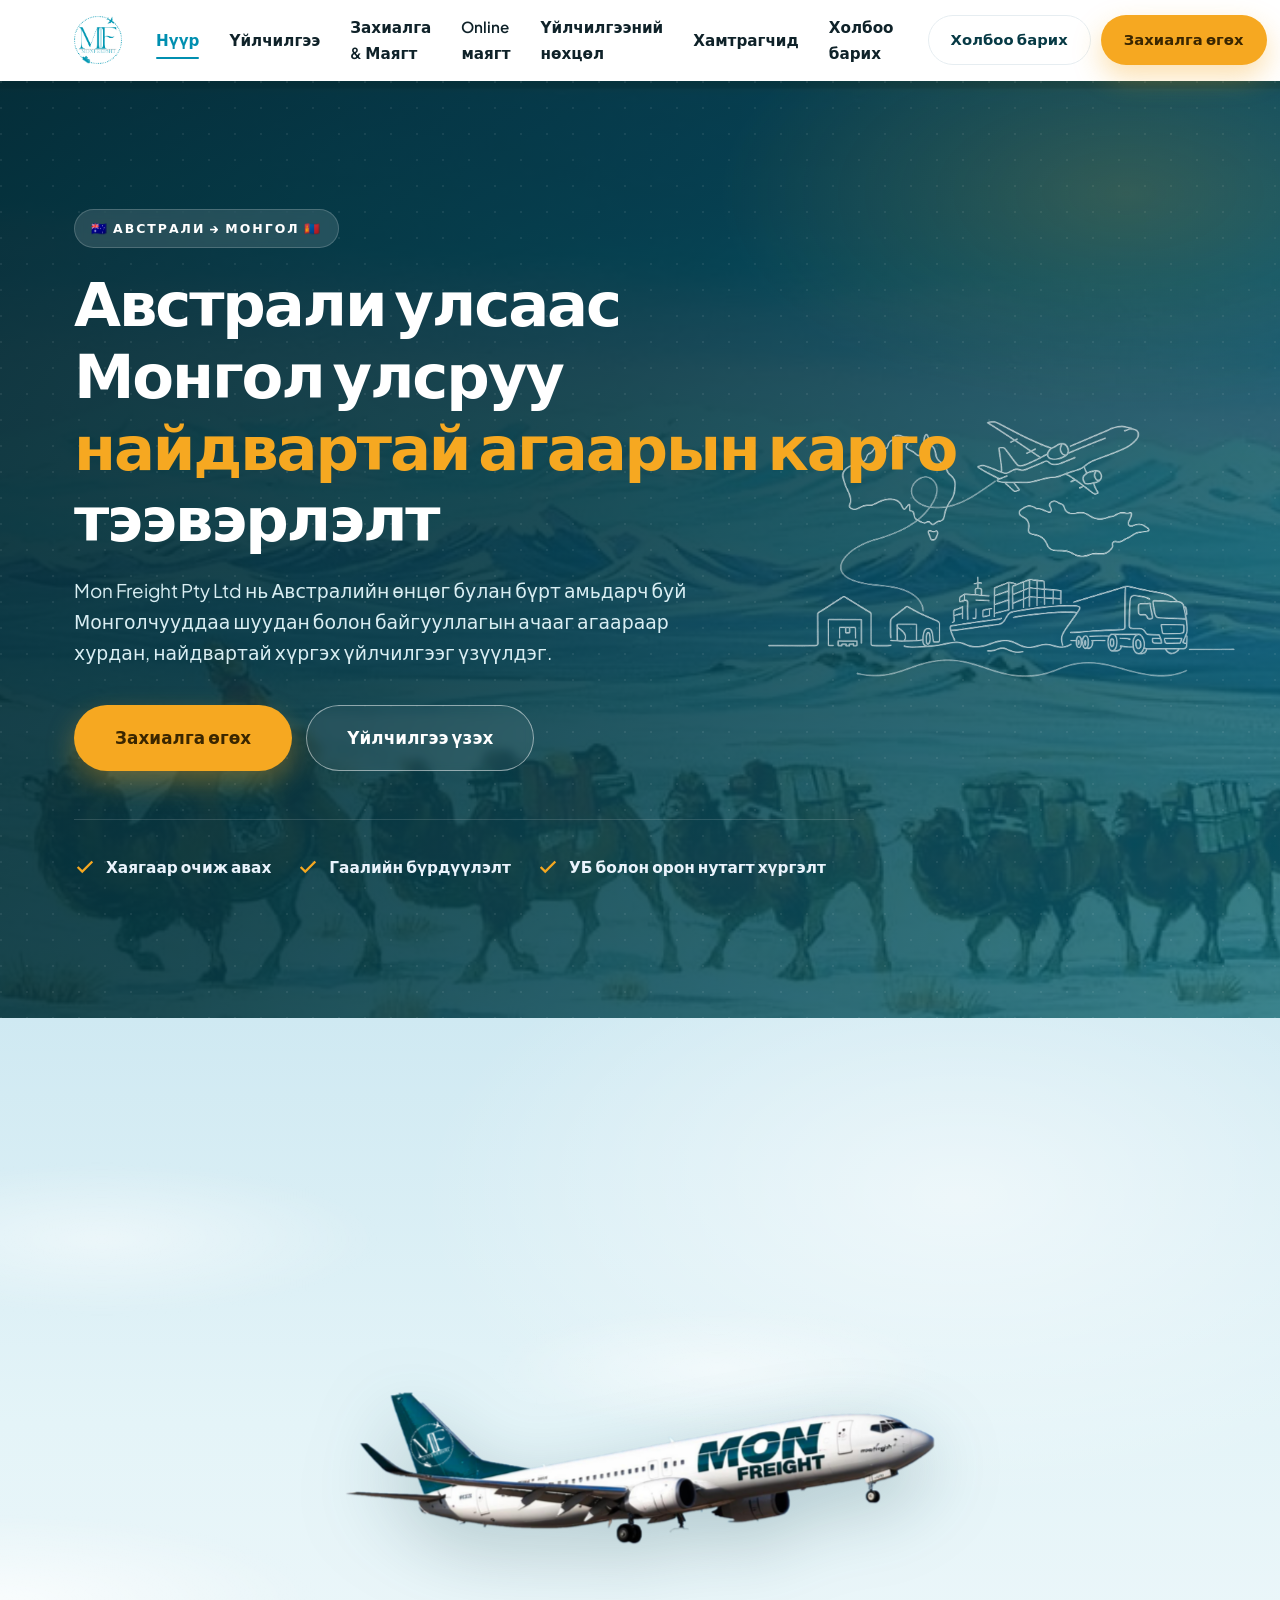
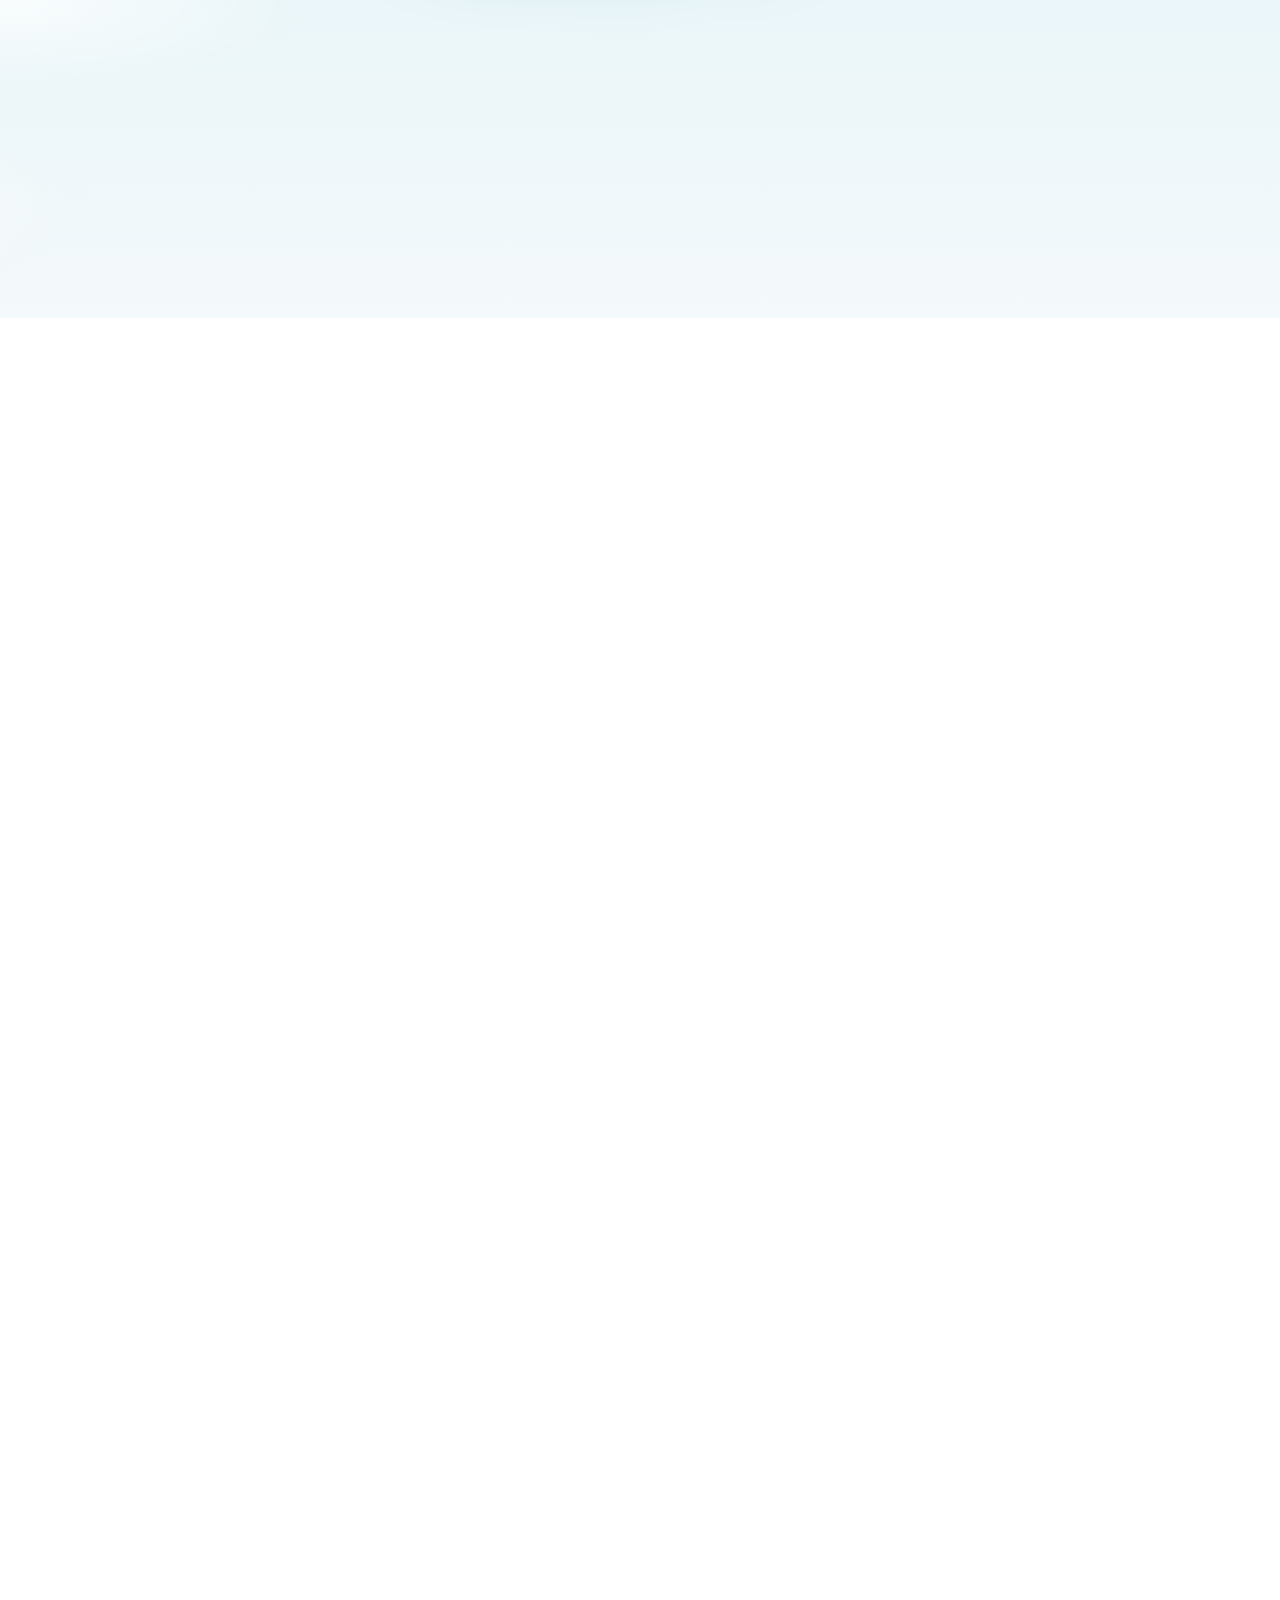
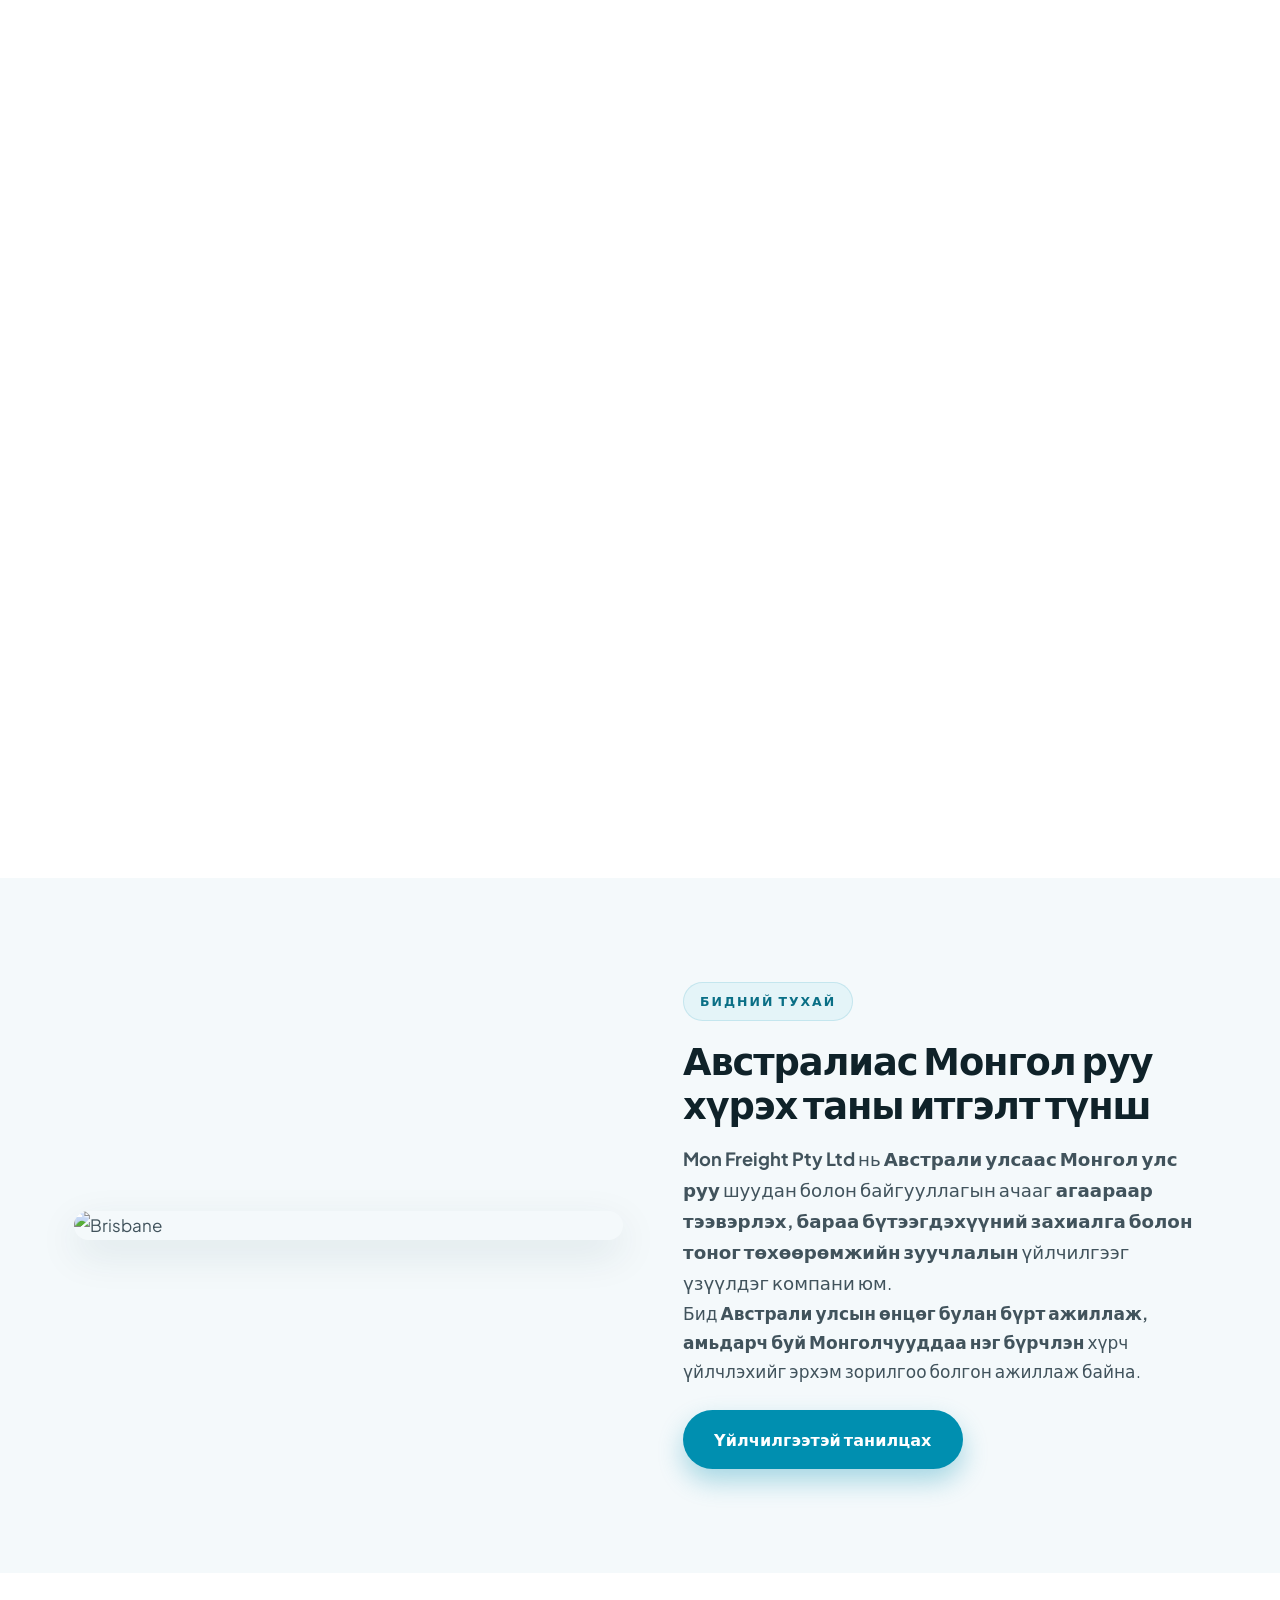
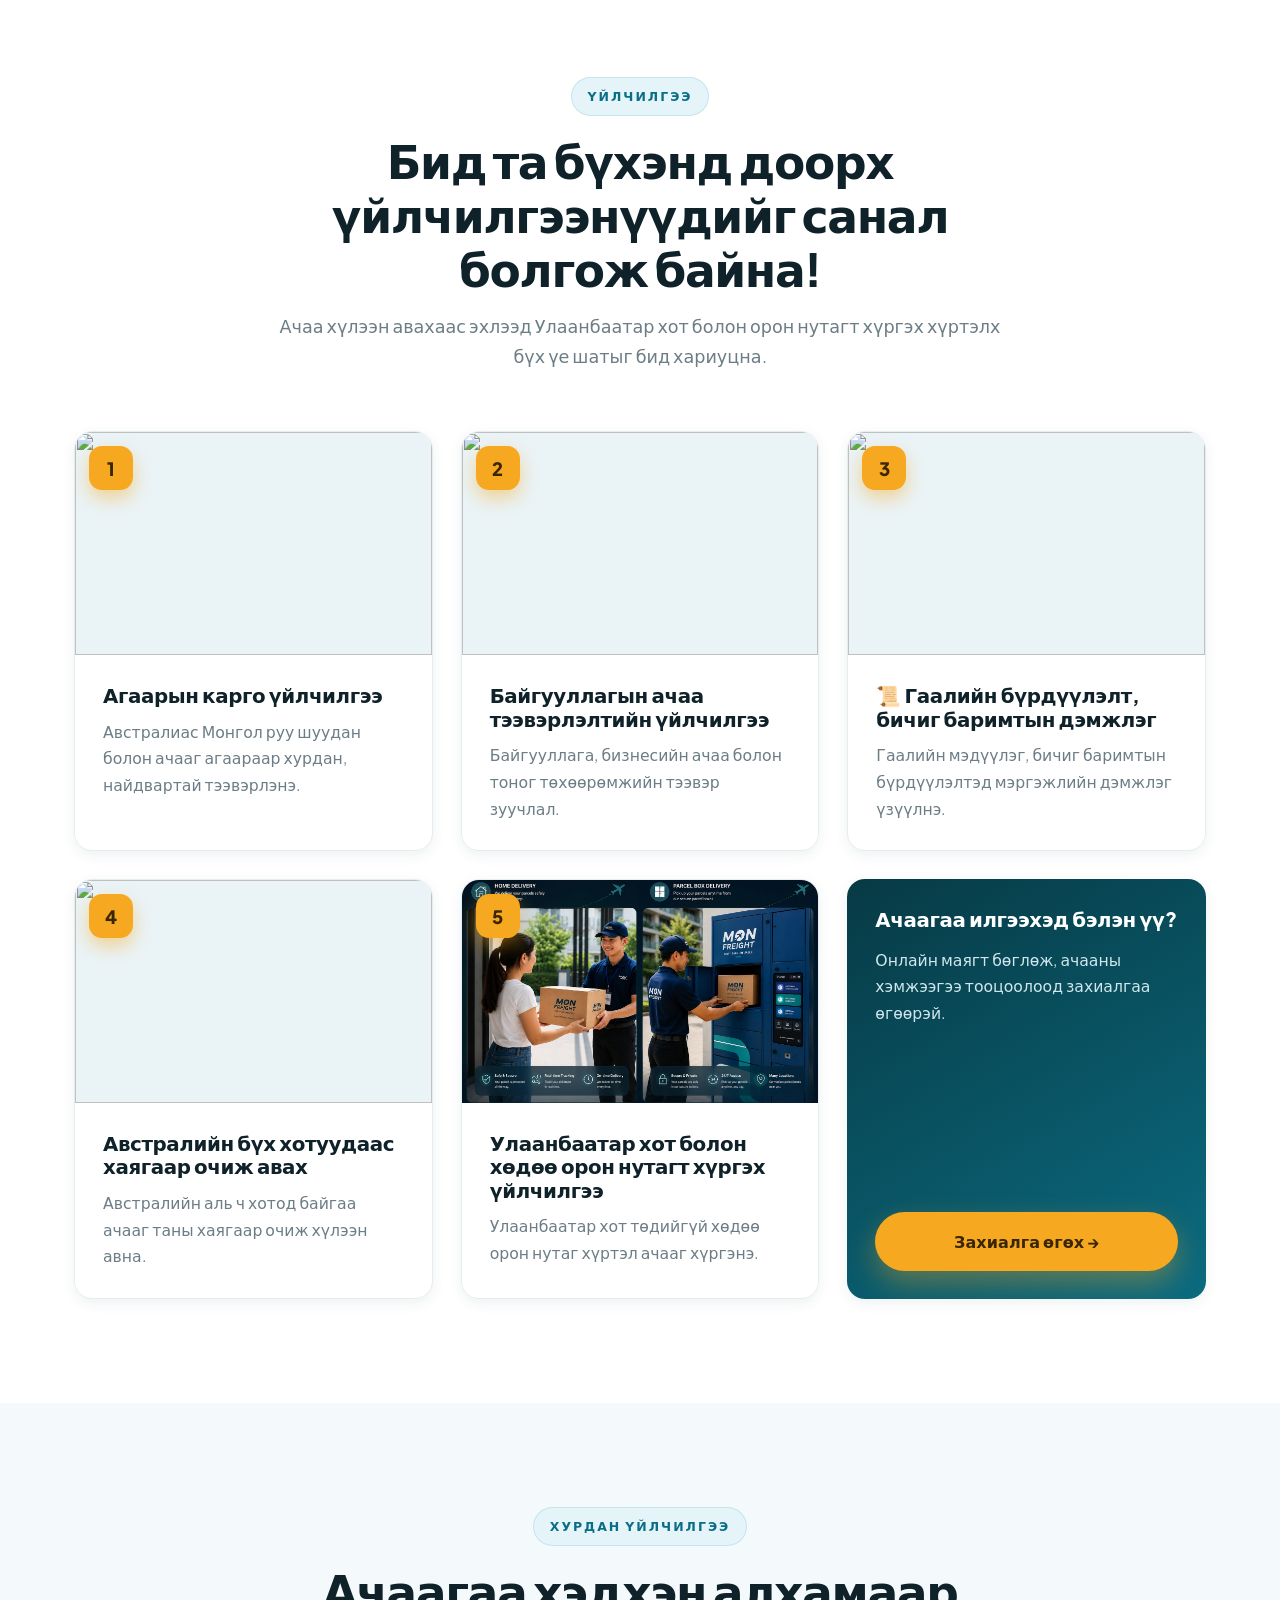
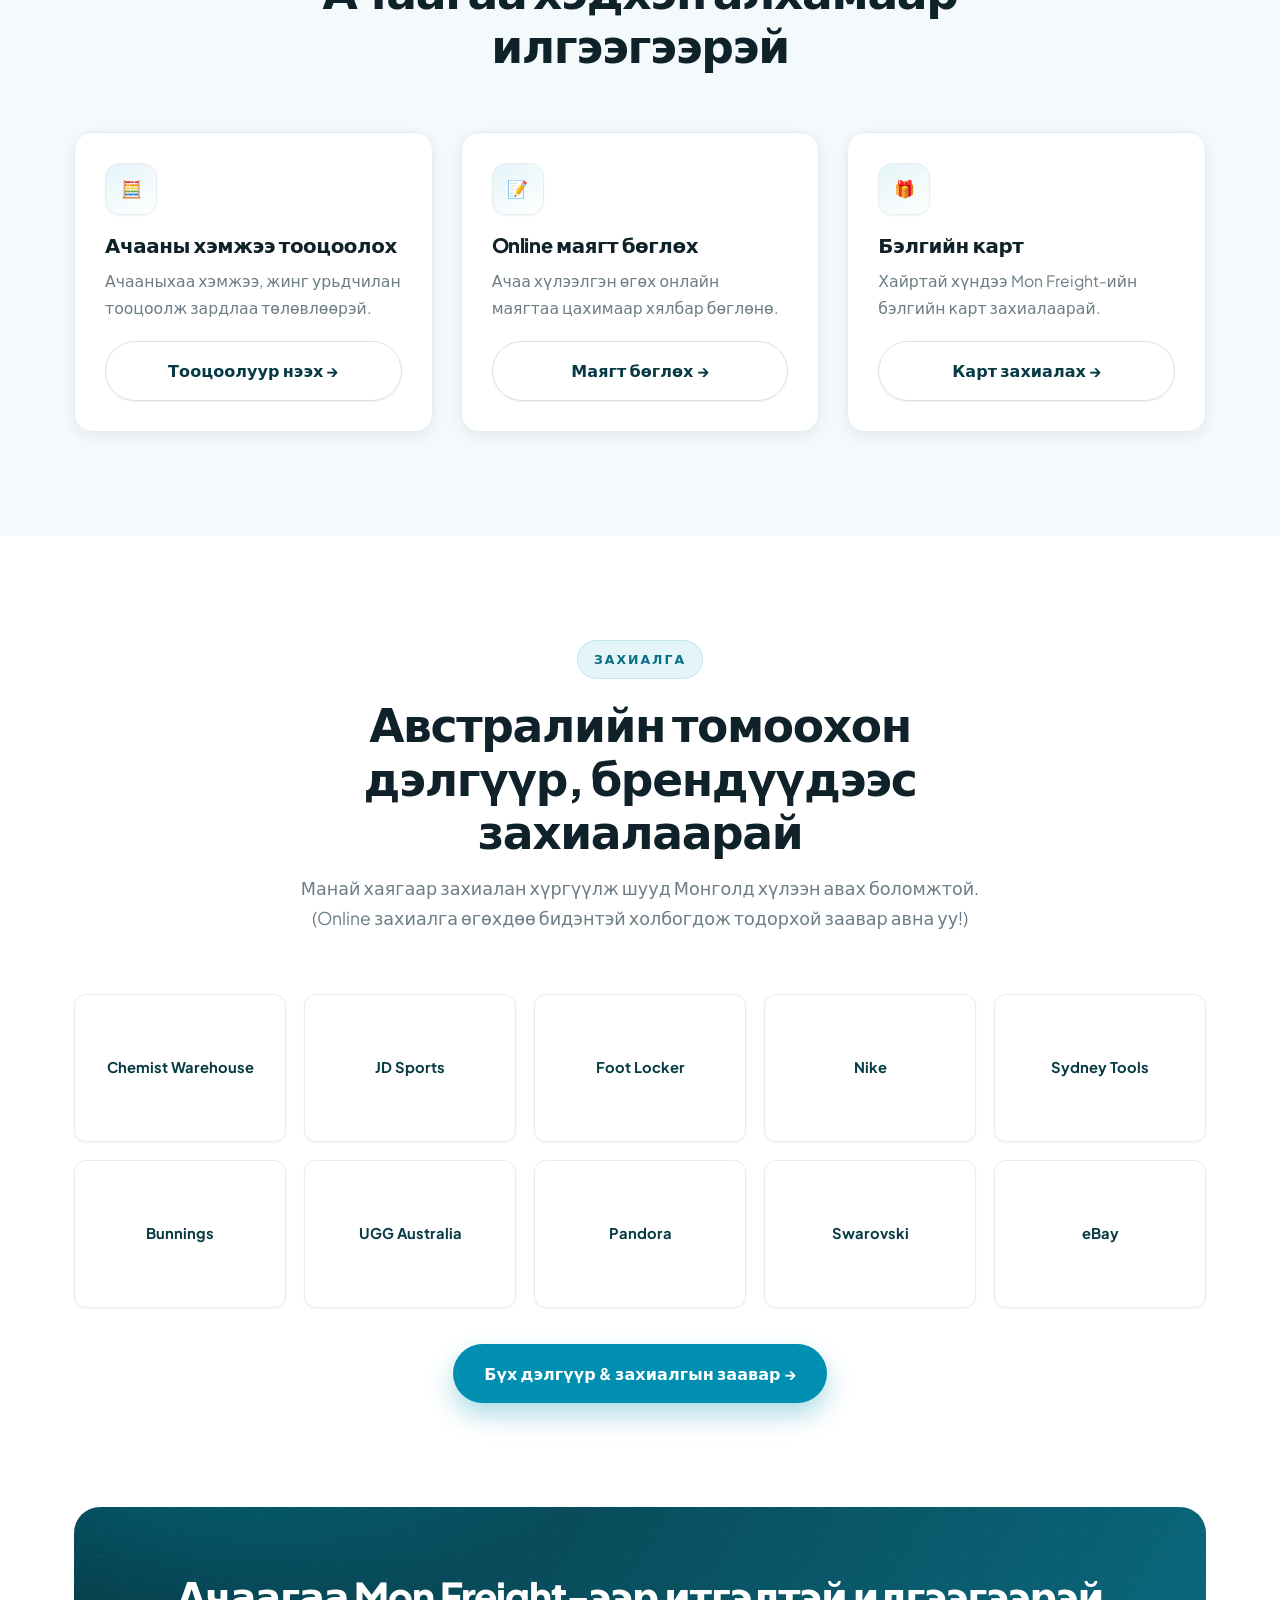
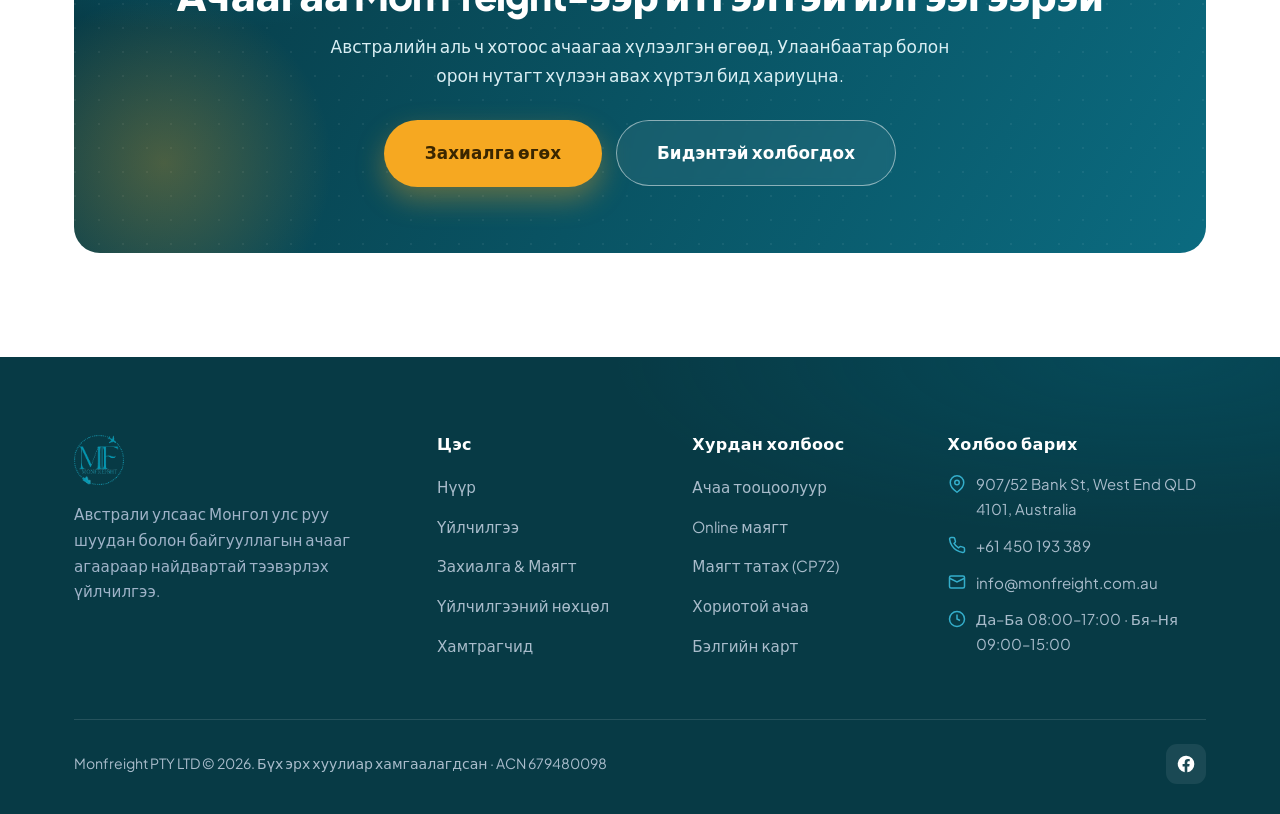
==== index.html @ 1a579356 "Mon Freight website — full site with airplane transitions, scroll animations, bilingual content" ====
<!DOCTYPE html>
<html lang="mn">
<head>
<meta charset="UTF-8">
<meta name="viewport" content="width=device-width, initial-scale=1.0">
<title data-i18n="home.title">Mon Freight Pty Ltd — Австралиас Монгол руу агаарын карго тээвэр</title>
<meta name="description" content="Mon Freight Pty Ltd — Австрали улсаас Монгол улс руу шуудан болон байгууллагын ачааг агаараар найдвартай тээвэрлэх, бараа захиалга, гаалийн зуучлалын үйлчилгээ.">
<meta name="keywords" content="monfreight, агаарын карго, Австрали Монгол тээвэр, cargo, freight, гааль, CP72, Brisbane Ulaanbaatar">
<meta property="og:title" content="Mon Freight Pty Ltd">
<meta property="og:description" content="Австрали улсаас Монгол улс руу найдвартай агаарын карго тээврийн үйлчилгээ.">
<link rel="preconnect" href="https://fonts.googleapis.com">
<link rel="preconnect" href="https://fonts.gstatic.com" crossorigin>
<link href="https://fonts.googleapis.com/css2?family=Plus+Jakarta+Sans:wght@400;500;600;700;800&display=swap" rel="stylesheet">
<link rel="icon" href="assets/logo.png">
<link rel="stylesheet" href="assets/styles.css?v=6">
</head>
<body>

<!-- HEADER -->
<header class="site-header">
  <div class="container nav">
    <a class="brand" href="index.html">
      <img src="assets/logo.png" alt="Mon Freight Pty Ltd">
    </a>
    <nav class="nav-links" id="navLinks">
      <a href="index.html" class="active" data-i18n="nav.home">Нүүр</a>
      <a href="services.html" data-i18n="nav.services">Үйлчилгээ</a>
      <a href="order.html" data-i18n="nav.order">Захиалга &amp; Маягт</a>
      <a href="https://monfreightcp72-production.up.railway.app/" target="_blank" rel="noopener" data-i18n="nav.form">Online маягт</a>
      <a href="terms.html" data-i18n="nav.terms">Үйлчилгээний нөхцөл</a>
      <a href="partners.html" data-i18n="nav.partners">Хамтрагчид</a>
      <a href="contact.html" data-i18n="nav.contact">Холбоо барих</a>
    </nav>
    <div class="nav-cta">
      <a href="contact.html" class="btn btn--ghost" style="color:var(--navy);border-color:var(--line)" data-i18n="btn.contact">Холбоо барих</a>
      <a href="order.html" class="btn btn--primary" data-i18n="btn.order">Захиалга өгөх</a>
    </div>
    <div class="lang-switch" id="langSwitch">
      <button type="button" data-lang="mn">MN</button>
      <button type="button" data-lang="en">EN</button>
    </div>
    <button class="nav-toggle" id="navToggle" aria-label="Menu"><span></span><span></span><span></span></button>
  </div>
</header>

<!-- HERO -->
<section class="hero">
  <img class="hero-bg" src="assets/hero-camels.jpg" alt="">
  <img class="hero-illu" src="assets/route-illustration.png" alt="" aria-hidden="true">
  <div class="container">
    <div class="hero-inner">
      <span class="eyebrow" data-i18n="hero.badge">🇦🇺 Австрали → Монгол 🇲🇳</span>
      <h1 data-i18n="hero.h1">Австрали улсаас Монгол улсруу <span class="hl">найдвартай агаарын карго</span> тээвэрлэлт</h1>
      <p data-i18n="hero.p">Mon Freight Pty Ltd нь Австралийн өнцөг булан бүрт амьдарч буй Монголчууддаа шуудан болон байгууллагын ачааг агаараар хурдан, найдвартай хүргэх үйлчилгээг үзүүлдэг.</p>
      <div class="hero-actions">
        <a href="order.html" class="btn btn--primary btn--lg" data-i18n="hero.btn1">Захиалга өгөх</a>
        <a href="services.html" class="btn btn--ghost btn--lg" data-i18n="hero.btn2">Үйлчилгээ үзэх</a>
      </div>
      <div class="hero-badges">
        <div class="hero-badge"><svg width="22" height="22" viewBox="0 0 24 24" fill="none" stroke="#f6a821" stroke-width="2.5"><path d="M20 6 9 17l-5-5"/></svg> <span data-i18n="hero.badge1">Хаягаар очиж авах</span></div>
        <div class="hero-badge"><svg width="22" height="22" viewBox="0 0 24 24" fill="none" stroke="#f6a821" stroke-width="2.5"><path d="M20 6 9 17l-5-5"/></svg> <span data-i18n="hero.badge2">Гаалийн бүрдүүлэлт</span></div>
        <div class="hero-badge"><svg width="22" height="22" viewBox="0 0 24 24" fill="none" stroke="#f6a821" stroke-width="2.5"><path d="M20 6 9 17l-5-5"/></svg> <span data-i18n="hero.badge3">УБ болон орон нутагт хүргэлт</span></div>
      </div>
    </div>
  </div>
</section>

<!-- SKY STORY (scroll-driven) -->
<section class="skystory" id="skystory">
  <div class="skystory-pin">
    <div class="sky-clouds">
      <div class="cloud cloud--far c1"></div>
      <div class="cloud cloud--far c2"></div>
      <div class="cloud cloud--mid c3"></div>
      <div class="cloud cloud--mid c4"></div>
      <div class="cloud cloud--near c5"></div>
      <div class="cloud cloud--near c6"></div>
    </div>
    <img class="sky-plane" src="assets/plane.png" alt="Mon Freight 737">
    <div class="sky-slide" data-slide="0"><h2 data-i18n="sky.s1">Австралийн өнцөг булан бүрээс</h2></div>
    <div class="sky-slide" data-slide="1"><h2 data-i18n="sky.s2">Агаараар — хурдан, найдвартай</h2></div>
    <div class="sky-slide" data-slide="2"><h2 data-i18n="sky.s3">Монголд, гарт чинь хүртэл</h2></div>
    <div class="sky-slide sky-slide--stats" data-slide="3">
      <div class="stats">
        <div class="stat"><b data-count="100" data-suffix="%">100%</b><span data-i18n="stat1">Найдвартай үйлчилгээ</span></div>
        <div class="stat"><b><span data-count="5">5</span></b><span data-i18n="stat2">Үндсэн үйлчилгээ</span></div>
        <div class="stat"><b><span data-count="9">9</span>+</b><span data-i18n="stat3">Хамтрагч брэнд дэлгүүр</span></div>
        <div class="stat"><b>🇦🇺→🇲🇳</b><span data-i18n="stat4">Австрали — Монгол шууд</span></div>
      </div>
    </div>
  </div>
</section>

<!-- ABOUT -->
<section class="section section--soft" id="about">
  <div class="container">
    <div class="feature">
      <div class="feature-media reveal">
        <img src="https://cloud.katana.nexigen.digital/katana/eZjz42l8YlSFHQECQgWsVWU4nPipCkXLSB18X0g4.webp" alt="Brisbane">
      </div>
      <div class="feature-body reveal">
        <span class="eyebrow" data-i18n="about.eyebrow">Бидний тухай</span>
        <h2 data-i18n="about.h2">Австралиас Монгол руу хүрэх таны итгэлт түнш</h2>
        <p class="lead" data-i18n="about.p1"><strong>Mon Freight Pty Ltd</strong> нь <strong>Австрали улсаас Монгол улс руу</strong> шуудан болон байгууллагын ачааг <strong>агаараар тээвэрлэх, бараа бүтээгдэхүүний захиалга болон тоног төхөөрөмжийн зуучлалын</strong> үйлчилгээг үзүүлдэг компани юм.</p>
        <p data-i18n="about.p2">Бид <strong>Австрали улсын өнцөг булан бүрт ажиллаж, амьдарч буй Монголчууддаа нэг бүрчлэн</strong> хүрч үйлчлэхийг эрхэм зорилгоо болгон ажиллаж байна.</p>
        <div style="margin-top:24px"><a href="services.html" class="btn btn--blue" data-i18n="about.btn">Үйлчилгээтэй танилцах</a></div>
      </div>
    </div>
  </div>
</section>

<!-- SERVICES -->
<section class="section" id="services">
  <div class="container">
    <div class="section-head reveal">
      <span class="eyebrow" data-i18n="services.eyebrow">Үйлчилгээ</span>
      <h2 data-i18n="services.h2">Бид та бүхэнд доорх үйлчилгээнүүдийг санал болгож байна!</h2>
      <p data-i18n="services.sub">Ачаа хүлээн авахаас эхлээд Улаанбаатар хот болон орон нутагт хүргэх хүртэлх бүх үе шатыг бид хариуцна.</p>
    </div>
    <div class="grid grid-3">
      <article class="card reveal">
        <div class="card-media"><span class="card-num">1</span>
          <img src="https://cloud.katana.nexigen.digital/katana/OBQ2WV1QdUu63nCAHdIX39A7PrVHfoj7feWEBURd.webp" alt=""></div>
        <div class="card-body"><h3 data-i18n="svc1.t">Агаарын карго үйлчилгээ</h3>
          <p data-i18n="svc1.d">Австралиас Монгол руу шуудан болон ачааг агаараар хурдан, найдвартай тээвэрлэнэ.</p></div>
      </article>
      <article class="card reveal">
        <div class="card-media"><span class="card-num">2</span>
          <img src="https://cloud.katana.nexigen.digital/katana/Cp6EP3AfE04WTjE2VXiikbXYxh2wpB1yD2QAwIAK.webp" alt=""></div>
        <div class="card-body"><h3 data-i18n="svc2.t">Байгууллагын ачаа тээвэрлэлтийн үйлчилгээ</h3>
          <p data-i18n="svc2.d">Байгууллага, бизнесийн ачаа болон тоног төхөөрөмжийн тээвэр зуучлал.</p></div>
      </article>
      <article class="card reveal">
        <div class="card-media"><span class="card-num">3</span>
          <img src="https://cloud.katana.nexigen.digital/katana/fiJxzl8Lnlkfw9Q1yffcPviU7afDcZXlP7iTTL0S.webp" alt=""></div>
        <div class="card-body"><h3 data-i18n="svc3.t">📜 Гаалийн бүрдүүлэлт, бичиг баримтын дэмжлэг</h3>
          <p data-i18n="svc3.d">Гаалийн мэдүүлэг, бичиг баримтын бүрдүүлэлтэд мэргэжлийн дэмжлэг үзүүлнэ.</p></div>
      </article>
      <article class="card reveal">
        <div class="card-media"><span class="card-num">4</span>
          <img src="https://cloud.katana.nexigen.digital/katana/M8l2GduU85OFJx9QvO8aUCvYTYy1oNyhrC5CzhTe.webp" alt=""></div>
        <div class="card-body"><h3 data-i18n="svc4.t">Австралийн бүх хотуудаас хаягаар очиж авах</h3>
          <p data-i18n="svc4.d">Австралийн аль ч хотод байгаа ачааг таны хаягаар очиж хүлээн авна.</p></div>
      </article>
      <article class="card reveal">
        <div class="card-media"><span class="card-num">5</span>
          <img src="assets/delivery-ub.jpg" alt="Mon Freight home delivery and parcel box delivery"></div>
        <div class="card-body"><h3 data-i18n="svc5.t">Улаанбаатар хот болон хөдөө орон нутагт хүргэх үйлчилгээ</h3>
          <p data-i18n="svc5.d">Улаанбаатар хот төдийгүй хөдөө орон нутаг хүртэл ачааг хүргэнэ.</p></div>
      </article>
      <article class="card reveal" style="background:linear-gradient(150deg,var(--navy),var(--deep));color:#fff;border:none;justify-content:center;align-items:flex-start">
        <div class="card-body" style="gap:16px">
          <h3 style="color:#fff" data-i18n="home.svccta.t">Ачаагаа илгээхэд бэлэн үү?</h3>
          <p style="color:#cfe6ec" data-i18n="home.svccta.d">Онлайн маягт бөглөж, ачааны хэмжээгээ тооцоолоод захиалгаа өгөөрэй.</p>
          <a href="order.html" class="btn btn--primary" style="margin-top:auto" data-i18n="home.svccta.btn">Захиалга өгөх →</a>
        </div>
      </article>
    </div>
  </div>
</section>

<!-- QUICK TOOLS -->
<section class="section section--soft">
  <div class="container">
    <div class="section-head reveal">
      <span class="eyebrow" data-i18n="tools.eyebrow">Хурдан үйлчилгээ</span>
      <h2 data-i18n="tools.h2">Ачаагаа хэдхэн алхамаар илгээгээрэй</h2>
    </div>
    <div class="grid grid-3">
      <div class="card reveal" style="padding:30px"><div class="card-body" style="padding:0">
        <div class="info-ic" style="width:52px;height:52px;margin-bottom:6px">🧮</div>
        <h3 data-i18n="tool1.t">Ачааны хэмжээ тооцоолох</h3>
        <p data-i18n="tool1.d">Ачааныхаа хэмжээ, жинг урьдчилан тооцоолж зардлаа төлөвлөөрэй.</p>
        <a href="order.html#calculator" class="btn btn--outline" style="margin-top:8px" data-i18n="tool1.btn">Тооцоолуур нээх →</a>
      </div></div>
      <div class="card reveal" style="padding:30px"><div class="card-body" style="padding:0">
        <div class="info-ic" style="width:52px;height:52px;margin-bottom:6px">📝</div>
        <h3 data-i18n="tool2.t">Online маягт бөглөх</h3>
        <p data-i18n="tool2.d">Ачаа хүлээлгэн өгөх онлайн маягтаа цахимаар хялбар бөглөнө.</p>
        <a href="https://monfreightcp72-production.up.railway.app/" target="_blank" rel="noopener" class="btn btn--outline" style="margin-top:8px" data-i18n="tool2.btn">Маягт бөглөх →</a>
      </div></div>
      <div class="card reveal" style="padding:30px"><div class="card-body" style="padding:0">
        <div class="info-ic" style="width:52px;height:52px;margin-bottom:6px">🎁</div>
        <h3 data-i18n="tool3.t">Бэлгийн карт</h3>
        <p data-i18n="tool3.d">Хайртай хүндээ Mon Freight-ийн бэлгийн карт захиалаарай.</p>
        <a href="https://giftup.app/place-order/64e5efb2-6767-406f-fae9-08ddd53cc1b6?platform=hosted" target="_blank" rel="noopener" class="btn btn--outline" style="margin-top:8px" data-i18n="tool3.btn">Карт захиалах →</a>
      </div></div>
    </div>
  </div>
</section>

<!-- PARTNERS STRIP -->
<section class="section">
  <div class="container">
    <div class="section-head reveal">
      <span class="eyebrow" data-i18n="home.partners.eyebrow">Захиалга</span>
      <h2 data-i18n="home.partners.h2">Австралийн томоохон дэлгүүр, брендүүдээс захиалаарай</h2>
      <p data-i18n="home.partners.sub">Манай хаягаар захиалан хүргүүлж шууд Монголд хүлээн авах боломжтой. (Online захиалга өгөхдөө бидэнтэй холбогдож тодорхой заавар авна уу!)</p>
    </div>
    <div class="brandgrid reveal">
      <a class="brand-card" href="https://www.chemistwarehouse.com.au/" target="_blank" rel="noopener"><img src="https://www.google.com/s2/favicons?domain=chemistwarehouse.com.au&amp;sz=128" alt="Chemist Warehouse logo" loading="lazy" onerror="this.style.display='none'"><span>Chemist Warehouse</span></a>
      <a class="brand-card" href="https://www.jd-sports.com.au" target="_blank" rel="noopener"><img src="https://www.google.com/s2/favicons?domain=jd-sports.com.au&amp;sz=128" alt="JD Sports logo" loading="lazy" onerror="this.style.display='none'"><span>JD Sports</span></a>
      <a class="brand-card" href="https://www.footlocker.com.au/" target="_blank" rel="noopener"><img src="https://www.google.com/s2/favicons?domain=footlocker.com.au&amp;sz=128" alt="Foot Locker logo" loading="lazy" onerror="this.style.display='none'"><span>Foot Locker</span></a>
      <a class="brand-card" href="https://www.nike.com/au" target="_blank" rel="noopener"><img src="https://www.google.com/s2/favicons?domain=nike.com&amp;sz=128" alt="Nike logo" loading="lazy" onerror="this.style.display='none'"><span>Nike</span></a>
      <a class="brand-card" href="https://sydneytools.com.au/" target="_blank" rel="noopener"><img src="https://www.google.com/s2/favicons?domain=sydneytools.com.au&amp;sz=128" alt="Sydney Tools logo" loading="lazy" onerror="this.style.display='none'"><span>Sydney Tools</span></a>
      <a class="brand-card" href="https://www.bunnings.com.au/" target="_blank" rel="noopener"><img src="https://www.google.com/s2/favicons?domain=bunnings.com.au&amp;sz=128" alt="Bunnings logo" loading="lazy" onerror="this.style.display='none'"><span>Bunnings</span></a>
      <a class="brand-card" href="https://uggaustralia.com.au/" target="_blank" rel="noopener"><img src="https://www.google.com/s2/favicons?domain=uggaustralia.com.au&amp;sz=128" alt="UGG Australia logo" loading="lazy" onerror="this.style.display='none'"><span>UGG Australia</span></a>
      <a class="brand-card" href="https://au.pandora.net/en" target="_blank" rel="noopener"><img src="https://www.google.com/s2/favicons?domain=pandora.net&amp;sz=128" alt="Pandora logo" loading="lazy" onerror="this.style.display='none'"><span>Pandora</span></a>
      <a class="brand-card" href="https://www.swarovski.com/en_GB-AU/" target="_blank" rel="noopener"><img src="https://www.google.com/s2/favicons?domain=swarovski.com&amp;sz=128" alt="Swarovski logo" loading="lazy" onerror="this.style.display='none'"><span>Swarovski</span></a>
      <a class="brand-card" href="https://www.ebay.com.au/" target="_blank" rel="noopener"><img src="https://www.google.com/s2/favicons?domain=ebay.com.au&amp;sz=128" alt="eBay logo" loading="lazy" onerror="this.style.display='none'"><span>eBay</span></a>
    </div>
    <div class="text-center" style="margin-top:36px"><a href="order.html" class="btn btn--blue" data-i18n="home.partners.btn">Бүх дэлгүүр &amp; захиалгын заавар →</a></div>
  </div>
</section>

<!-- CTA -->
<section class="section" style="padding-top:0">
  <div class="container">
    <div class="cta-banner reveal">
      <h2 data-i18n="cta.h2">Ачаагаа Mon Freight-ээр итгэлтэй илгээгээрэй</h2>
      <p data-i18n="cta.p">Австралийн аль ч хотоос ачаагаа хүлээлгэн өгөөд, Улаанбаатар болон орон нутагт хүлээн авах хүртэл бид хариуцна.</p>
      <div class="hero-actions">
        <a href="order.html" class="btn btn--primary btn--lg" data-i18n="cta.btn1">Захиалга өгөх</a>
        <a href="contact.html" class="btn btn--ghost btn--lg" data-i18n="cta.btn2">Бидэнтэй холбогдох</a>
      </div>
    </div>
  </div>
</section>

<!-- FOOTER -->
<footer class="footer">
  <div class="container">
    <div class="footer-grid">
      <div class="footer-brand">
        <img src="assets/logo.png" alt="Mon Freight Pty Ltd">
        <p data-i18n="footer.tagline">Австрали улсаас Монгол улс руу шуудан болон байгууллагын ачааг агаараар найдвартай тээвэрлэх үйлчилгээ.</p>
      </div>
      <div>
        <h4 data-i18n="footer.menu">Цэс</h4>
        <ul>
          <li><a href="index.html" data-i18n="nav.home">Нүүр</a></li>
          <li><a href="services.html" data-i18n="nav.services">Үйлчилгээ</a></li>
          <li><a href="order.html" data-i18n="nav.order">Захиалга &amp; Маягт</a></li>
          <li><a href="terms.html" data-i18n="nav.terms">Үйлчилгээний нөхцөл</a></li>
          <li><a href="partners.html" data-i18n="nav.partners">Хамтрагчид</a></li>
        </ul>
      </div>
      <div>
        <h4 data-i18n="footer.quick">Хурдан холбоос</h4>
        <ul>
          <li><a href="order.html#calculator" data-i18n="footer.ql.calc">Ачаа тооцоолуур</a></li>
          <li><a href="https://monfreightcp72-production.up.railway.app/" target="_blank" rel="noopener" data-i18n="footer.ql.form">Online маягт</a></li>
          <li><a href="order.html#download" data-i18n="footer.ql.cp72">Маягт татах (CP72)</a></li>
          <li><a href="terms.html#prohibited" data-i18n="footer.ql.prohibited">Хориотой ачаа</a></li>
          <li><a href="https://giftup.app/place-order/64e5efb2-6767-406f-fae9-08ddd53cc1b6?platform=hosted" target="_blank" rel="noopener" data-i18n="footer.ql.gift">Бэлгийн карт</a></li>
        </ul>
      </div>
      <div>
        <h4 data-i18n="footer.contactH">Холбоо барих</h4>
        <ul class="footer-contact">
          <li><svg width="18" height="18" viewBox="0 0 24 24" fill="none" stroke="currentColor" stroke-width="2"><path d="M21 10c0 7-9 13-9 13s-9-6-9-13a9 9 0 0 1 18 0z"/><circle cx="12" cy="10" r="3"/></svg> 907/52 Bank St, West End QLD 4101, Australia</li>
          <li><svg width="18" height="18" viewBox="0 0 24 24" fill="none" stroke="currentColor" stroke-width="2"><path d="M22 16.92v3a2 2 0 0 1-2.18 2 19.79 19.79 0 0 1-8.63-3.07 19.5 19.5 0 0 1-6-6 19.79 19.79 0 0 1-3.07-8.67A2 2 0 0 1 4.11 2h3a2 2 0 0 1 2 1.72c.13.96.36 1.9.7 2.81a2 2 0 0 1-.45 2.11L8.09 9.91a16 16 0 0 0 6 6l1.27-1.27a2 2 0 0 1 2.11-.45c.9.34 1.85.57 2.81.7A2 2 0 0 1 22 16.92z"/></svg> <a href="tel:+61450193389">+61 450 193 389</a></li>
          <li><svg width="18" height="18" viewBox="0 0 24 24" fill="none" stroke="currentColor" stroke-width="2"><rect x="2" y="4" width="20" height="16" rx="2"/><path d="m22 7-10 5L2 7"/></svg> <a href="mailto:info@monfreight.com.au">info@monfreight.com.au</a></li>
          <li><svg width="18" height="18" viewBox="0 0 24 24" fill="none" stroke="currentColor" stroke-width="2"><circle cx="12" cy="12" r="10"/><path d="M12 6v6l4 2"/></svg> <span data-i18n="footer.hours">Да–Ба 08:00–17:00 · Бя–Ня 09:00–15:00</span></li>
        </ul>
      </div>
    </div>
    <div class="footer-bottom">
      <span data-i18n="footer.rights">Monfreight PTY LTD © <span id="year">2026</span>. Бүх эрх хуулиар хамгаалагдсан · ACN 679480098</span>
      <div class="social">
        <a href="https://www.facebook.com/profile.php?id=61565239049402" target="_blank" rel="noopener" aria-label="Facebook">
          <svg width="20" height="20" viewBox="0 0 24 24" fill="currentColor"><path d="M22 12a10 10 0 1 0-11.56 9.88v-6.99H7.9V12h2.54V9.8c0-2.5 1.49-3.89 3.78-3.89 1.09 0 2.24.2 2.24.2v2.46h-1.26c-1.24 0-1.63.77-1.63 1.56V12h2.78l-.44 2.89h-2.34v6.99A10 10 0 0 0 22 12z"/></svg>
        </a>
      </div>
    </div>
  </div>
</footer>

<script src="assets/main.js?v=6"></script>
<script src="assets/plane-transition.js?v=6"></script>
<script src="assets/skystory.js?v=6"></script>
<script src="assets/i18n.js?v=6"></script>
</body>
</html>
---- assets/styles.css ----
/* =========================================================
   Mon Freight Pty Ltd — Global Stylesheet  (v2 — premium)
   Premium, trustworthy logistics design system.
   Brand palette is driven by CSS variables below.
   Reuses the original class names so markup + JS stay intact.
   ========================================================= */

:root {
  /* ---- Brand palette (built from the Mon Freight logo teal) ---- */
  --navy:        #073a45;   /* deepest teal — dark sections & headings */
  --navy-2:      #052b34;
  --blue:        #008fb0;   /* primary brand teal */
  --blue-deep:   #0a6f86;
  --blue-light:  #34aecb;
  --sky:         #e4f4f8;   /* light teal tint */
  --sky-2:       #d2ecf2;
  --amber:       #f6a821;   /* warm accent for CTAs */
  --amber-dark:  #dd8e08;
  --amber-soft:  #fff5e3;
  --red:         #d83b3b;
  --deep:        #0b6b80;   /* mid teal for gradients */
  --green:       #1f9d57;

  /* ---- Neutrals ---- */
  --ink:         #0f2229;   /* headings */
  --body:        #41535c;   /* body copy */
  --muted:       #6c7d86;   /* secondary text */
  --line:        #e6edf1;   /* hairlines */
  --line-2:      #d7e2e8;
  --bg:          #ffffff;
  --bg-soft:     #f4f9fb;   /* tinted section bg */
  --bg-soft-2:   #eaf3f6;
  --white:       #ffffff;

  /* ---- Radii ---- */
  --radius:      18px;
  --radius-sm:   12px;
  --radius-lg:   26px;

  /* ---- Shadows (soft, layered, teal-tinted) ---- */
  --shadow-xs:   0 1px 2px rgba(7,58,69,.06);
  --shadow-sm:   0 4px 14px rgba(7,58,69,.07);
  --shadow:      0 14px 40px rgba(7,58,69,.10);
  --shadow-lg:   0 30px 70px rgba(7,58,69,.18);
  --shadow-amber:0 12px 28px rgba(246,168,33,.36);

  --maxw:        1180px;
  --transition:  .35s cubic-bezier(.22,.61,.36,1);
  --ease:        cubic-bezier(.22,.61,.36,1);

  --font: "Plus Jakarta Sans","Segoe UI",system-ui,-apple-system,Roboto,Arial,sans-serif;
}

/* ---------- Reset ---------- */
*,*::before,*::after { box-sizing:border-box; margin:0; padding:0; }
html { scroll-behavior:smooth; -webkit-text-size-adjust:100%; }
body {
  font-family:var(--font);
  color:var(--body);
  background:var(--bg);
  line-height:1.7;
  font-size:17px;
  overflow-x:hidden;
  -webkit-font-smoothing:antialiased;
  text-rendering:optimizeLegibility;
}
img { max-width:100%; display:block; }
a { color:var(--blue); text-decoration:none; transition:color var(--transition); }
a:hover { color:var(--amber-dark); }
h1,h2,h3,h4 { color:var(--ink); line-height:1.18; font-weight:800; letter-spacing:-.02em; }
ul { list-style:none; }
::selection { background:var(--blue); color:#fff; }
:focus-visible { outline:3px solid rgba(0,143,176,.45); outline-offset:2px; border-radius:6px; }

/* ---------- Layout helpers ---------- */
.container { width:100%; max-width:var(--maxw); margin:0 auto; padding:0 24px; }
.section { padding:104px 0; position:relative; }
.section--soft { background:var(--bg-soft); }
.section--soft-2 { background:linear-gradient(180deg,var(--bg-soft) 0%,#fff 100%); }
.section--navy {
  background:
    radial-gradient(1100px 480px at 12% -10%, rgba(0,143,176,.30), transparent 60%),
    radial-gradient(900px 420px at 110% 120%, rgba(246,168,33,.12), transparent 55%),
    linear-gradient(160deg,var(--navy) 0%,var(--navy-2) 60%,#06414f 100%);
  color:#cfe6ec;
}
.section--navy h1,.section--navy h2,.section--navy h3 { color:#fff; }
.text-center { text-align:center; }
.lead { font-size:1.14rem; color:var(--body); max-width:760px; }

/* subtle hairline divider between adjacent white/soft sections */
.section + .section { }

.eyebrow {
  display:inline-flex; align-items:center; gap:8px;
  font-size:.78rem; font-weight:800; letter-spacing:.16em; text-transform:uppercase;
  color:var(--blue-deep); background:var(--sky);
  padding:8px 16px; border-radius:999px; margin-bottom:18px;
  border:1px solid rgba(0,143,176,.14);
}
.section--navy .eyebrow { color:#bfe7f1; background:rgba(255,255,255,.10); border-color:rgba(255,255,255,.14); }

.section-head { max-width:740px; margin:0 auto 60px; text-align:center; }
.section-head h2 { font-size:clamp(2rem,4vw,2.85rem); margin-bottom:16px; letter-spacing:-.03em; }
.section-head p { color:var(--muted); font-size:1.1rem; }

/* ---------- Buttons ---------- */
.btn {
  position:relative;
  display:inline-flex; align-items:center; justify-content:center; gap:10px;
  font-weight:700; font-size:1rem; padding:15px 30px; border-radius:999px;
  border:1.5px solid transparent; cursor:pointer; transition:var(--transition);
  white-space:nowrap; letter-spacing:.005em;
}
.btn--primary { background:var(--amber); color:#3a2600; box-shadow:var(--shadow-amber); }
.btn--primary:hover { background:var(--amber-dark); color:#241700; transform:translateY(-3px); box-shadow:0 18px 34px rgba(246,168,33,.5); }
.btn--blue { background:var(--blue); color:#fff; box-shadow:0 12px 26px rgba(0,143,176,.32); }
.btn--blue:hover { background:var(--blue-deep); color:#fff; transform:translateY(-3px); box-shadow:0 18px 32px rgba(0,143,176,.42); }
.btn--ghost { background:rgba(255,255,255,.06); border-color:rgba(255,255,255,.5); color:#fff; backdrop-filter:blur(4px); }
.btn--ghost:hover { background:#fff; color:var(--navy); border-color:#fff; transform:translateY(-3px); }
.btn--outline { background:#fff; border-color:var(--line-2); color:var(--navy); box-shadow:var(--shadow-xs); }
.btn--outline:hover { border-color:var(--blue); color:var(--blue); transform:translateY(-3px); box-shadow:var(--shadow-sm); }
.btn--lg { padding:18px 40px; font-size:1.05rem; }

/* ---------- Header / Nav ---------- */
.site-header {
  position:sticky; top:0; z-index:1000;
  background:rgba(255,255,255,.82); backdrop-filter:saturate(180%) blur(14px);
  border-bottom:1px solid transparent;
  transition:box-shadow var(--transition), background var(--transition), border-color var(--transition);
}
.site-header.scrolled { box-shadow:0 6px 24px rgba(7,58,69,.08); background:rgba(255,255,255,.94); border-bottom-color:var(--line); }
.nav { display:flex; align-items:center; justify-content:space-between; height:80px; gap:20px; }
.brand { display:flex; align-items:center; gap:12px; flex-shrink:0; }
.brand img { height:48px; width:auto; transition:transform var(--transition); }
.brand:hover img { transform:scale(1.04); }
.brand b { color:var(--navy); font-weight:800; font-size:1.05rem; letter-spacing:-.02em; line-height:1.05; }
.brand span { display:block; font-size:.68rem; font-weight:600; color:var(--muted); letter-spacing:.04em; }

.nav-links { display:flex; align-items:center; gap:2px; }
.nav-links a {
  position:relative;
  color:var(--ink); font-weight:600; font-size:.95rem; padding:10px 14px; border-radius:10px;
  transition:var(--transition);
}
.nav-links a::after {
  content:""; position:absolute; left:14px; right:14px; bottom:4px; height:2px; border-radius:2px;
  background:var(--blue); transform:scaleX(0); transform-origin:left; transition:transform var(--transition);
}
.nav-links a:hover { color:var(--blue); }
.nav-links a:hover::after { transform:scaleX(1); }
.nav-links a.active { color:var(--blue); }
.nav-links a.active::after { transform:scaleX(1); }
.nav-cta { display:flex; align-items:center; gap:10px; }
.nav-cta .btn { padding:11px 22px; font-size:.92rem; }

/* Language switcher */
.lang-switch { display:inline-flex; border:1.5px solid var(--line-2); border-radius:999px; overflow:hidden; flex-shrink:0; background:#fff; box-shadow:var(--shadow-xs); }
.lang-switch button { border:none; background:transparent; padding:8px 13px; font-family:inherit; font-weight:800;
  font-size:.8rem; letter-spacing:.03em; color:var(--muted); cursor:pointer; transition:var(--transition); line-height:1; }
.lang-switch button.active { background:var(--blue); color:#fff; }
.lang-switch button:not(.active):hover { background:var(--sky); color:var(--blue); }

.nav-toggle {
  display:none; flex-direction:column; gap:5px; background:none; border:none; cursor:pointer; padding:8px;
}
.nav-toggle span { width:26px; height:3px; background:var(--navy); border-radius:3px; transition:var(--transition); }
.nav-toggle.open span:nth-child(1){ transform:translateY(8px) rotate(45deg); }
.nav-toggle.open span:nth-child(2){ opacity:0; }
.nav-toggle.open span:nth-child(3){ transform:translateY(-8px) rotate(-45deg); }

/* ---------- Hero ---------- */
.hero { position:relative; color:#fff; overflow:hidden;
  background:linear-gradient(125deg,rgba(5,43,52,.95) 0%,rgba(7,58,69,.88) 42%,rgba(11,107,128,.7) 100%); }
.hero::before {
  content:""; position:absolute; inset:0; z-index:-2; background:var(--navy);
}
/* subtle dot grid texture + amber glow */
.hero::after {
  content:""; position:absolute; inset:0; z-index:0; pointer-events:none;
  background:
    radial-gradient(680px 360px at 88% 12%, rgba(246,168,33,.18), transparent 60%),
    radial-gradient(circle at 1px 1px, rgba(255,255,255,.07) 1px, transparent 0);
  background-size:auto, 26px 26px;
}
.hero-bg { position:absolute; inset:0; z-index:-1; object-fit:cover; width:100%; height:100%; opacity:.67; }
.hero .container { position:relative; z-index:1; }
.hero-inner { padding:128px 0 138px; max-width:780px; }
.hero h1 { color:#fff; font-size:clamp(2.3rem,5.4vw,3.8rem); margin-bottom:22px; letter-spacing:-.035em; }
.hero h1 .hl { color:var(--amber); position:relative; white-space:nowrap; }
.hero p { font-size:1.18rem; color:#d9eef3; margin-bottom:36px; max-width:630px; line-height:1.65; }
.hero-actions { display:flex; flex-wrap:wrap; gap:14px; }
.hero-badges { display:flex; flex-wrap:wrap; gap:14px 26px; margin-top:48px; padding-top:34px; border-top:1px solid rgba(255,255,255,.14); }
.hero-badge { display:flex; align-items:center; gap:10px; font-weight:600; color:#eaf3fc; font-size:.96rem; }
.hero-badge svg { flex-shrink:0; }
.hero .eyebrow { color:#fff; background:rgba(255,255,255,.12); border-color:rgba(255,255,255,.18); backdrop-filter:blur(4px); }

/* page hero (inner pages) */
.page-hero { position:relative; color:#fff; overflow:hidden;
  background:
    radial-gradient(900px 380px at 0% 0%, rgba(0,143,176,.32), transparent 60%),
    linear-gradient(120deg,var(--navy) 0%,var(--navy-2) 55%,var(--deep) 100%); }
.page-hero::before {
  content:""; position:absolute; inset:0; pointer-events:none;
  background-image:radial-gradient(circle at 1px 1px, rgba(255,255,255,.06) 1px, transparent 0);
  background-size:26px 26px;
}
.page-hero::after{ content:""; position:absolute; right:-120px; top:-120px; width:440px; height:440px; border-radius:50%;
  background:radial-gradient(circle,rgba(246,168,33,.22),transparent 70%); }
.page-hero .container { position:relative; z-index:1; padding-top:84px; padding-bottom:84px; }
.page-hero h1 { color:#fff; font-size:clamp(2.1rem,4.6vw,3.1rem); margin-bottom:14px; letter-spacing:-.03em; }
.page-hero p { color:#cfe6ec; font-size:1.12rem; max-width:680px; }
.crumb { font-size:.88rem; color:#9fcad6; margin-bottom:16px; letter-spacing:.02em; }
.crumb a { color:#9fcad6; } .crumb a:hover{ color:#fff; }

/* ---------- Stats ---------- */
.stats { display:grid; grid-template-columns:repeat(4,1fr); gap:22px; }
.stat { position:relative; text-align:center; padding:34px 18px; background:#fff; border-radius:var(--radius);
  border:1px solid var(--line); box-shadow:var(--shadow-sm); transition:var(--transition); overflow:hidden; }
.stat::before { content:""; position:absolute; left:0; top:0; height:3px; width:100%;
  background:linear-gradient(90deg,var(--blue),var(--blue-light)); opacity:0; transition:opacity var(--transition); }
.stat:hover { transform:translateY(-6px); box-shadow:var(--shadow); }
.stat:hover::before { opacity:1; }
.stat b { display:block; font-size:2.5rem; color:var(--blue); font-weight:800; line-height:1; letter-spacing:-.03em; }
.stat span { color:var(--muted); font-weight:600; font-size:.95rem; margin-top:10px; display:block; }

/* ---------- Cards / services ---------- */
.grid { display:grid; gap:28px; }
.grid-2 { grid-template-columns:repeat(2,1fr); }
.grid-3 { grid-template-columns:repeat(3,1fr); }
.grid-4 { grid-template-columns:repeat(4,1fr); }

.card {
  background:#fff; border:1px solid var(--line); border-radius:var(--radius);
  overflow:hidden; box-shadow:var(--shadow-sm); transition:transform var(--transition), box-shadow var(--transition), border-color var(--transition);
  display:flex; flex-direction:column;
}
.card:hover { transform:translateY(-10px); box-shadow:var(--shadow-lg); border-color:var(--sky-2); }
.card-media { position:relative; aspect-ratio:16/10; overflow:hidden; background:var(--bg-soft-2); }
.card-media img { width:100%; height:100%; object-fit:cover; transition:transform .7s var(--ease); }
.card:hover .card-media img { transform:scale(1.08); }
.card-num {
  position:absolute; top:14px; left:14px; width:44px; height:44px; display:grid; place-items:center;
  background:var(--amber); color:#3a2600; font-weight:800; border-radius:13px; font-size:1.15rem;
  box-shadow:0 8px 18px rgba(246,168,33,.45);
}
.card-body { padding:28px; display:flex; flex-direction:column; gap:12px; flex:1; }
.card-body h3 { font-size:1.24rem; letter-spacing:-.02em; }
.card-body p { color:var(--muted); font-size:.98rem; }
/* icon-led card (no media) */
.card-icon { width:58px; height:58px; border-radius:16px; display:grid; place-items:center;
  background:linear-gradient(150deg,var(--sky),#fff); color:var(--blue); border:1px solid var(--line);
  box-shadow:var(--shadow-xs); margin-bottom:4px; font-size:1.6rem; }
.card .card-link { margin-top:auto; font-weight:700; color:var(--blue); display:inline-flex; align-items:center; gap:6px; }
.card:hover .card-link { color:var(--amber-dark); }

/* feature row */
.feature { display:grid; grid-template-columns:1.05fr 1fr; gap:60px; align-items:center; }
.feature.reverse .feature-media { order:2; }
.feature-media img { border-radius:var(--radius-lg); box-shadow:var(--shadow); width:100%; }
.feature-body h2 { font-size:clamp(1.7rem,3.2vw,2.3rem); margin-bottom:18px; letter-spacing:-.03em; }

/* icon list */
.ilist { display:flex; flex-direction:column; gap:14px; margin-top:8px; }
.ilist li { display:flex; gap:14px; align-items:flex-start; }
.ilist .ic { flex-shrink:0; width:30px; height:30px; border-radius:9px; background:var(--sky); color:var(--blue);
  display:grid; place-items:center; font-weight:800; margin-top:2px; }

/* ---------- Terms / accordion ---------- */
.accordion { max-width:920px; margin:0 auto; display:flex; flex-direction:column; gap:14px; }
.acc-item { border:1px solid var(--line); border-radius:var(--radius); background:#fff; overflow:hidden; box-shadow:var(--shadow-sm); transition:border-color var(--transition), box-shadow var(--transition); }
.acc-item.open { border-color:var(--sky-2); box-shadow:var(--shadow); }
.acc-head {
  width:100%; text-align:left; background:none; border:none; cursor:pointer;
  padding:24px 28px; font-size:1.08rem; font-weight:700; color:var(--navy);
  display:flex; justify-content:space-between; align-items:center; gap:16px; font-family:inherit;
  transition:color var(--transition);
}
.acc-head:hover { color:var(--blue); }
.acc-head .chev { flex-shrink:0; transition:transform var(--transition); color:var(--blue); }
.acc-item.open .acc-head .chev { transform:rotate(180deg); }
.acc-panel { max-height:0; overflow:hidden; transition:max-height .45s ease; }
.acc-panel-inner { padding:0 28px 26px; color:var(--body); }
.acc-panel-inner p { margin-bottom:14px; }
.acc-panel-inner ol,.acc-panel-inner ul { margin:0 0 14px 20px; }
.acc-panel-inner li { margin-bottom:10px; }

.callout { border-left:4px solid var(--amber); background:var(--amber-soft); padding:18px 22px; border-radius:12px; margin:18px 0;
  color:#6b4e16; }
.callout--red { border-left-color:var(--red); background:#fdecec; color:#7a1f1f; }

/* ---------- Partner / brand grids ---------- */
.brandgrid { display:grid; grid-template-columns:repeat(5,1fr); gap:18px; }
.brand-card {
  background:#fff; border:1px solid var(--line); border-radius:var(--radius-sm);
  padding:24px; display:flex; flex-direction:column; align-items:center; justify-content:center; gap:12px;
  text-align:center; box-shadow:var(--shadow-xs); transition:var(--transition); min-height:148px;
}
.brand-card:hover { transform:translateY(-6px); box-shadow:var(--shadow); border-color:var(--sky-2); }
.brand-card img { max-height:48px; width:48px; object-fit:contain; border-radius:10px; transition:transform var(--transition); }
.brand-card:hover img { transform:scale(1.06); }
.brand-card span { font-weight:700; color:var(--navy); font-size:.92rem; }

.partner-card { display:flex; gap:20px; align-items:center; padding:26px; }
.partner-card img { width:84px; height:84px; object-fit:contain; border-radius:14px; background:var(--bg-soft);
  padding:8px; flex-shrink:0; border:1px solid var(--line); }
.partner-card h3 { font-size:1.15rem; margin-bottom:4px; }
.partner-card a { font-weight:600; word-break:break-all; }

/* ---------- CTA banner ---------- */
.cta-banner { position:relative; overflow:hidden; border-radius:var(--radius-lg);
  background:
    radial-gradient(700px 320px at 10% -20%, rgba(0,143,176,.45), transparent 60%),
    linear-gradient(120deg,var(--navy),var(--deep)); color:#fff; padding:66px; text-align:center; }
.cta-banner::before { content:""; position:absolute; inset:0; pointer-events:none;
  background-image:radial-gradient(circle at 1px 1px, rgba(255,255,255,.06) 1px, transparent 0); background-size:24px 24px; }
.cta-banner::after{ content:""; position:absolute; left:-80px; bottom:-80px; width:340px; height:340px; border-radius:50%;
  background:radial-gradient(circle,rgba(246,168,33,.28),transparent 70%); }
.cta-banner h2 { color:#fff; font-size:clamp(1.7rem,3.4vw,2.4rem); margin-bottom:14px; position:relative; letter-spacing:-.03em; }
.cta-banner p { color:#d9eef3; max-width:640px; margin:0 auto 30px; position:relative; }
.cta-banner .hero-actions { justify-content:center; position:relative; }

/* ---------- Forms ---------- */
.form-card { background:#fff; border:1px solid var(--line); border-radius:var(--radius-lg);
  padding:44px; box-shadow:var(--shadow); }
.field { margin-bottom:20px; }
.field label { display:block; font-weight:700; color:var(--navy); margin-bottom:8px; font-size:.95rem; }
.field input,.field textarea {
  width:100%; padding:14px 16px; border:1.5px solid var(--line-2); border-radius:12px;
  font-family:inherit; font-size:1rem; color:var(--ink); background:var(--bg-soft); transition:var(--transition);
}
.field input::placeholder,.field textarea::placeholder { color:#9aa9b1; }
.field input:focus,.field textarea:focus { outline:none; border-color:var(--blue); background:#fff;
  box-shadow:0 0 0 4px rgba(0,143,176,.14); }
.field textarea { min-height:140px; resize:vertical; }
.form-note { font-size:.88rem; color:var(--muted); margin-top:6px; }
.form-success { display:none; background:#e6f7ec; border:1px solid #b6e3c6; color:#1f6b3a;
  padding:14px 18px; border-radius:12px; margin-bottom:18px; font-weight:600; }

/* ---------- Contact info ---------- */
.info-list { display:flex; flex-direction:column; gap:22px; }
.info-row { display:flex; gap:16px; align-items:flex-start; }
.info-ic { flex-shrink:0; width:50px; height:50px; border-radius:14px; background:linear-gradient(150deg,var(--sky),#fff); color:var(--blue);
  display:grid; place-items:center; border:1px solid var(--line); box-shadow:var(--shadow-xs); }
.info-row b { display:block; color:var(--navy); font-size:.92rem; text-transform:uppercase; letter-spacing:.06em; margin-bottom:3px; }
.info-row span,.info-row a { color:var(--body); font-size:1.02rem; }
.map-embed { border:0; width:100%; height:100%; min-height:340px; border-radius:var(--radius); box-shadow:var(--shadow-sm); }

/* download cards */
.dl-card { display:flex; align-items:center; gap:18px; padding:26px; }
.dl-ic { flex-shrink:0; width:56px; height:56px; border-radius:14px; background:#fdecec; color:var(--red);
  display:grid; place-items:center; }
.dl-card h3 { font-size:1.08rem; margin-bottom:2px; }
.dl-card p { color:var(--muted); font-size:.92rem; }

/* ---------- Footer ---------- */
.footer { background:
    radial-gradient(900px 300px at 90% 0%, rgba(0,143,176,.18), transparent 60%),
    var(--navy); color:#a9bccb; padding:78px 0 30px; }
.footer-grid { display:grid; grid-template-columns:1.5fr 1fr 1fr 1.2fr; gap:40px; margin-bottom:48px; }
.footer h4 { color:#fff; font-size:1rem; margin-bottom:18px; letter-spacing:.02em; }
.footer-brand img { height:50px; margin-bottom:16px; }
.footer-brand p { color:#9fb3c8; font-size:.95rem; max-width:300px; }
.footer ul li { margin-bottom:11px; }
.footer ul a { color:#a9bccb; font-size:.95rem; transition:var(--transition); }
.footer ul a:hover { color:var(--amber); padding-left:4px; }
.footer-contact li { display:flex; gap:10px; align-items:flex-start; margin-bottom:13px; font-size:.93rem; }
.footer-contact svg { flex-shrink:0; margin-top:3px; color:var(--blue-light); }
.footer-bottom { border-top:1px solid rgba(255,255,255,.12); padding-top:24px;
  display:flex; justify-content:space-between; align-items:center; gap:16px; flex-wrap:wrap; font-size:.88rem; }
.social { display:flex; gap:10px; }
.social a { width:40px; height:40px; border-radius:11px; background:rgba(255,255,255,.08); color:#fff;
  display:grid; place-items:center; transition:var(--transition); }
.social a:hover { background:var(--amber); color:#3a2600; transform:translateY(-3px); }

/* ---------- Reveal animation ---------- */
.reveal { opacity:0; transform:translateY(28px); transition:opacity .7s var(--ease),transform .7s var(--ease); }
.reveal.in { opacity:1; transform:none; }
@media (prefers-reduced-motion:reduce){
  *{ animation-duration:.001ms !important; transition-duration:.001ms !important; scroll-behavior:auto !important; }
  .reveal{ opacity:1; transform:none; }
}

/* ---------- Responsive ---------- */
@media (max-width:1100px){
  .nav-links{ gap:0; }
  .nav-links a{ padding:10px 10px; font-size:.9rem; }
  .nav-links a::after{ left:10px; right:10px; }
  .nav-cta .btn--ghost{ display:none; }
}
@media (max-width:1024px){
  .feature{ grid-template-columns:1fr; gap:36px; }
  .feature.reverse .feature-media{ order:0; }
  .grid-4{ grid-template-columns:repeat(2,1fr); }
  .brandgrid{ grid-template-columns:repeat(3,1fr); }
  .footer-grid{ grid-template-columns:1fr 1fr; }
  .section{ padding:84px 0; }
}
@media (max-width:860px){
  .nav-links,.nav-cta .btn--ghost{ display:none; }
  .nav-toggle{ display:flex; }
  .nav-links.open{
    display:flex; flex-direction:column; align-items:stretch; gap:4px;
    position:absolute; top:80px; left:0; right:0; background:#fff; padding:16px 24px 26px;
    border-bottom:1px solid var(--line); box-shadow:var(--shadow); z-index:999;
  }
  .nav-links.open a{ padding:14px 12px; border-radius:10px; }
  .nav-links.open a::after{ display:none; }
  .nav-links.open a:hover{ background:var(--sky); }
  .section{ padding:68px 0; }
  .stats{ grid-template-columns:repeat(2,1fr); }
  .grid-3,.grid-2{ grid-template-columns:1fr; }
  .cta-banner{ padding:44px 28px; }
  .form-card{ padding:30px; }
  .hero-inner{ padding:90px 0 96px; }
}
@media (max-width:540px){
  body{ font-size:16px; }
  .nav-cta{ display:none; }
  .lang-switch button{ padding:7px 11px; font-size:.78rem; }
  .grid-4,.brandgrid{ grid-template-columns:repeat(2,1fr); }
  .stat b{ font-size:2.1rem; }
  .footer-grid{ grid-template-columns:1fr; gap:30px; }
  .footer-bottom{ flex-direction:column; text-align:center; }
  .partner-card{ flex-direction:column; text-align:center; }
}

/* =========================================================
   CP72 Online Form + Volumetric Calculator (native)
   ========================================================= */

/* ---- Volumetric calculator widget ---- */
.calc-widget { max-width:560px; margin:0 auto; }
.calc-grid { display:grid; grid-template-columns:repeat(2,1fr); gap:20px 22px; }
.calc-grid .field { margin-bottom:0; display:flex; flex-direction:column; }
.calc-grid .field label { min-height:2.7em; margin-bottom:10px; display:flex; align-items:flex-start; line-height:1.25; }
.calc-grid .field input { margin-top:auto; }
.calc-result {
  margin-top:22px; background:
    radial-gradient(500px 200px at 100% 0%, rgba(0,143,176,.4), transparent 60%),
    linear-gradient(150deg,var(--navy),var(--deep));
  color:#fff; border-radius:var(--radius); padding:26px 28px;
  display:flex; flex-wrap:wrap; gap:18px 30px; align-items:center; justify-content:space-between;
  box-shadow:var(--shadow);
}
.calc-result .cr-item { display:flex; flex-direction:column; gap:2px; }
.calc-result .cr-item span { font-size:.82rem; color:#bfe1ea; letter-spacing:.02em; }
.calc-result .cr-item b { font-size:1.5rem; color:#fff; font-weight:800; }
.calc-result .cr-item.cr-main b { color:var(--amber); font-size:1.95rem; }
.calc-hint { font-size:.85rem; color:var(--muted); margin-top:12px; text-align:center; }

/* ---- CP72 form layout ---- */
.cp72-form { max-width:920px; margin:0 auto; }
.form-block { margin-bottom:30px; }
.form-block-head { display:flex; align-items:center; gap:12px; margin-bottom:18px; }
.form-block-head .fb-num {
  flex-shrink:0; width:36px; height:36px; border-radius:10px; background:linear-gradient(150deg,var(--blue),var(--blue-deep)); color:#fff;
  display:grid; place-items:center; font-weight:800; font-size:.95rem; box-shadow:0 6px 14px rgba(0,143,176,.3);
}
.form-block-head h3 { font-size:1.18rem; margin:0; }
.field-grid { display:grid; grid-template-columns:repeat(2,1fr); gap:0 22px; }
.field-grid .field.full { grid-column:1 / -1; }
.field select {
  width:100%; padding:13px 14px; border:1.5px solid var(--line-2); border-radius:var(--radius-sm);
  background:var(--bg-soft); font-family:inherit; font-size:1rem; color:var(--ink); transition:var(--transition);
}
.field select:focus { outline:none; border-color:var(--blue); background:#fff; box-shadow:0 0 0 4px rgba(0,143,176,.14); }
.field .req { color:var(--red); }
.field-error { display:block; color:var(--red); font-size:.82rem; margin-top:5px; min-height:0; }

/* ---- Goods table ---- */
.goods-wrap { overflow-x:auto; border:1px solid var(--line); border-radius:var(--radius); box-shadow:var(--shadow-xs); }
.goods-table { width:100%; border-collapse:collapse; min-width:640px; font-size:.95rem; }
.goods-table th {
  background:var(--bg-soft-2); color:var(--navy); font-weight:700; text-align:left;
  padding:13px 12px; font-size:.85rem; letter-spacing:.01em; border-bottom:1px solid var(--line);
}
.goods-table td { padding:8px 10px; border-bottom:1px solid var(--line); vertical-align:middle; }
.goods-table tr:last-child td { border-bottom:none; }
.goods-table input {
  width:100%; padding:9px 10px; border:1.5px solid transparent; border-radius:8px;
  background:var(--bg-soft); font-family:inherit; font-size:.92rem; color:var(--ink);
}
.goods-table input:focus { outline:none; border-color:var(--blue); background:#fff; box-shadow:0 0 0 3px rgba(0,143,176,.12); }
.goods-table .gt-row { width:42px; text-align:center; color:var(--muted); font-weight:700; }
.goods-table .gt-del {
  width:34px; height:34px; border-radius:8px; border:none; cursor:pointer;
  background:#fdecec; color:var(--red); display:grid; place-items:center; transition:var(--transition);
}
.goods-table .gt-del:hover { background:var(--red); color:#fff; }
.goods-add {
  margin-top:14px; display:inline-flex; align-items:center; gap:8px;
  background:var(--sky); color:var(--blue); border:1.5px dashed var(--blue-light);
  padding:11px 18px; border-radius:var(--radius-sm); font-weight:700; cursor:pointer; font-size:.95rem;
  transition:var(--transition);
}
.goods-add:hover { background:var(--blue); color:#fff; border-color:var(--blue); }

/* ---- Weights / results inside form ---- */
.calc-readout {
  margin-top:8px; background:var(--sky); border:1px solid #bfe3ec; border-radius:var(--radius);
  padding:18px 22px; display:flex; flex-wrap:wrap; gap:14px 30px; align-items:center;
}
.calc-readout .cr-item span { display:block; font-size:.8rem; color:var(--deep); }
.calc-readout .cr-item b { font-size:1.35rem; color:var(--navy); }
.calc-readout .cr-item.cr-main b { color:var(--blue); }

/* ---- Radio / option cards ---- */
.opt-cards { display:grid; grid-template-columns:repeat(3,1fr); gap:14px; }
.opt-card { position:relative; cursor:pointer; }
.opt-card input { position:absolute; opacity:0; inset:0; cursor:pointer; }
.opt-card .oc-body {
  border:1.5px solid var(--line-2); border-radius:var(--radius-sm); padding:18px 16px; height:100%;
  background:var(--bg-soft); transition:var(--transition); display:flex; flex-direction:column; gap:6px;
}
.opt-card .oc-ic { font-size:1.5rem; }
.opt-card .oc-t { font-weight:700; color:var(--navy); font-size:.98rem; }
.opt-card .oc-d { font-size:.84rem; color:var(--muted); }
.opt-card input:checked + .oc-body { border-color:var(--blue); background:#fff; box-shadow:0 0 0 3px rgba(0,143,176,.16); }
.opt-card input:focus-visible + .oc-body { border-color:var(--blue); }

/* ---- Copy toggle ---- */
.toggle-row { display:flex; gap:10px; flex-wrap:wrap; }
.toggle-pill { position:relative; cursor:pointer; }
.toggle-pill input { position:absolute; opacity:0; }
.toggle-pill span {
  display:block; padding:10px 22px; border:1.5px solid var(--line-2); border-radius:999px;
  background:var(--bg-soft); font-weight:700; color:var(--body); transition:var(--transition);
}
.toggle-pill input:checked + span { background:var(--blue); border-color:var(--blue); color:#fff; }

/* ---- Signature ---- */
.sig-wrap { border:1.5px dashed var(--line-2); border-radius:var(--radius); background:var(--bg-soft); padding:10px; }
.sig-pad { width:100%; height:170px; border-radius:var(--radius-sm); background:#fff; touch-action:none; cursor:crosshair; display:block; }
.sig-actions { display:flex; justify-content:space-between; align-items:center; margin-top:8px; }
.sig-clear {
  background:transparent; border:none; color:var(--muted); cursor:pointer; font-weight:600;
  font-size:.9rem; padding:6px 10px; border-radius:8px;
}
.sig-clear:hover { color:var(--red); background:#fdecec; }

/* ---- Submit area ---- */
.form-actions { display:flex; flex-wrap:wrap; gap:14px; margin-top:10px; }
.form-actions .btn { flex:1; min-width:200px; justify-content:center; }
.form-msg {
  display:none; border-radius:var(--radius); padding:18px 22px; margin-bottom:20px; font-weight:600;
}
.form-msg.ok { display:block; background:#e6f7ec; border:1px solid #b6e3c6; color:#1f6b3a; }
.form-msg.err { display:block; background:#fdecec; border:1px solid #f3c0c0; color:#a51e1e; }

@media (max-width:860px){
  .field-grid{ grid-template-columns:1fr; }
  .calc-grid{ grid-template-columns:1fr 1fr; }
  .opt-cards{ grid-template-columns:1fr; }
}

/* ---- Print: clean CP72 fallback ---- */
@media print {
  body * { visibility:hidden !important; }
  #cp72-print, #cp72-print * { visibility:visible !important; }
  #cp72-print { position:absolute; inset:0; display:block !important; padding:24px; }
  .site-header,.footer,.nav-toggle{ display:none !important; }
}
#cp72-print { display:none; }

/* =========================================================
   Airplane page transition
   ========================================================= */
.mf-plane-overlay {
  position: fixed; inset: 0;
  z-index: 99999;
  pointer-events: none;
  background: rgba(255,255,255,0);
}
.mf-route-svg { position: absolute; inset: 0; overflow: visible; }
.mf-route {
  fill: none;
  stroke: var(--blue);
  stroke-width: 3;
  stroke-linecap: round;
  stroke-dasharray: .35 1.6;      /* dotted route (pathLength=100) */
  opacity: .7;
  filter: drop-shadow(0 0 6px rgba(0,143,176,.5));
}
.mf-plane {
  position: absolute; top: 0; left: 0;
  width: 54px; height: 54px;
  will-change: offset-distance, transform;
  filter: drop-shadow(0 8px 16px rgba(7,58,69,.30))
          drop-shadow(0 0 12px rgba(52,174,203,.45));
}
.mf-plane svg, .mf-plane img { width: 100%; height: 100%; display: block; }
@media (max-width: 640px) {
  .mf-plane { width: 40px; height: 40px; }
  .mf-route { stroke-width: 2; }
}

/* Gentle fade-in when arriving after a flight */
html.mf-arrive body { animation: mfPageIn .45s var(--ease) both; }
@keyframes mfPageIn {
  from { opacity: 0; transform: translateY(6px); }
  to   { opacity: 1; transform: none; }
}
@media (prefers-reduced-motion: reduce) {
  html.mf-arrive body { animation: none; }
}

/* ---- Photo airplane (PNG) with 3D fly-by depth ---- */
.mf-plane--img {
  width: 190px; height: auto;
  perspective: 500px;
  filter: drop-shadow(0 14px 22px rgba(7,58,69,.35))
          drop-shadow(0 0 14px rgba(52,174,203,.35));
}
.mf-plane--img img {
  width: 100%; height: auto; display: block;
  animation: mfBank .8s cubic-bezier(.45,.05,.55,.95) both;
  backface-visibility: hidden;
}
/* Starts small/far away, swells as it passes the viewer, recedes out */
@keyframes mfBank {
  0%   { transform: scale(.72) rotate3d(1, .4, 0, 14deg); }
  55%  { transform: scale(1.12) rotate3d(1, .3, .1, -6deg); }
  100% { transform: scale(.82) rotate3d(1, .5, 0, 10deg); }
}
@media (max-width: 640px) {
  .mf-plane--img {
    width: 120px;
    /* single light shadow — double drop-shadows drop frames on phones */
    filter: drop-shadow(0 6px 10px rgba(7,58,69,.30));
  }
  .mf-route { filter: none; }
}

/* ---- Route illustration in hero (right side) ---- */
.hero-illu {
  position:absolute; right:0; top:50%; transform:translateY(-50%);
  z-index:0; pointer-events:none;
  filter:brightness(0) invert(1);   /* white line art on the dark headers */
  opacity:.77;
}
/* Homepage hero: compact, like before */
.hero .hero-illu { right:2%; width:min(38vw, 560px); height:auto; }
/* Inner page headers: scaled to header height */
.page-hero .hero-illu { height:92%; width:auto; max-width:48vw; object-fit:contain; }
@media (max-width:1024px){ .hero-illu { display:none; } }

/* ---- Airplane cursor site-wide (nose points up-left, like an arrow) ---- */
html, body {
  cursor: url("plane-cursor.png") 5 5, auto;
}
a, button, .btn, .lang-switch button, .acc-head, .brand-card, .nav-toggle {
  cursor: url("plane-cursor.png") 5 5, pointer;
}
/* keep the text I-beam in form fields for usability */
input, textarea, select { cursor: auto; }

/* =========================================================
   Sky story — pinned scroll section
   ========================================================= */
.skystory { height: 340vh; position: relative; }
.skystory-pin {
  position: sticky; top: 0; height: 100vh; overflow: hidden;
  background:
    radial-gradient(900px 500px at 75% 20%, rgba(255,255,255,.55), transparent 60%),
    linear-gradient(180deg, #cfe9f2 0%, #e4f4f8 45%, #f4f9fb 100%);
}

/* clouds: soft CSS blobs, three depth layers */
.sky-clouds { position: absolute; inset: 0; }
.cloud {
  position: absolute; border-radius: 50%;
  background: radial-gradient(closest-side, rgba(255,255,255,.95), rgba(255,255,255,0));
  will-change: transform;
}
.cloud--far  { opacity: .5; filter: blur(2px); }
.cloud--mid  { opacity: .75; }
.cloud--near { opacity: .95; }
.c1 { width: 44vw; height: 12vw; left: 8%;  top: 16%; }
.c2 { width: 36vw; height: 10vw; left: 60%; top: 32%; }
.c3 { width: 50vw; height: 14vw; left: 30%; top: 55%; }
.c4 { width: 40vw; height: 11vw; left: -6%; top: 70%; }
.c5 { width: 60vw; height: 16vw; left: 52%; top: 76%; }
.c6 { width: 46vw; height: 13vw; left: 12%; top: 4%;  }

.sky-plane {
  position: absolute; left: 50%; top: 50%;
  width: min(52vw, 640px);
  transform: translate(-50%, -50%);
  will-change: transform;
  filter: drop-shadow(0 24px 40px rgba(7,58,69,.25));
  z-index: 2;
}

.sky-slide {
  position: absolute; inset: 0; z-index: 3;
  display: flex; align-items: center; justify-content: center;
  opacity: 0; pointer-events: none; will-change: transform, opacity;
  padding: 0 6vw;
}
.sky-slide h2 {
  font-size: clamp(1.9rem, 6vw, 4.2rem);
  color: var(--navy); text-align: center; letter-spacing: -.035em;
  max-width: 900px; text-shadow: 0 2px 24px rgba(255,255,255,.8);
}
.sky-slide[data-slide="0"] h2 { transform: translateY(-30vh); }
.sky-slide[data-slide="1"] h2 { transform: translateY(-32vh); }
.sky-slide[data-slide="2"] h2 { transform: translateY(-32vh); }
.sky-slide--stats { align-items: flex-end; padding-bottom: 9vh; }
.sky-slide--stats .stats { width: 100%; max-width: var(--maxw); }

@media (max-width: 640px) {
  .skystory { height: 280vh; }
  .sky-plane { width: 78vw; filter: drop-shadow(0 10px 18px rgba(7,58,69,.25)); }
  .sky-slide[data-slide="0"] h2,
  .sky-slide[data-slide="1"] h2,
  .sky-slide[data-slide="2"] h2 { transform: translateY(-26vh); }
}

/* Reduced motion / no JS: show first statement and stats statically */
.skystory.static { height: auto; }
.skystory.static .skystory-pin { position: relative; height: auto; padding: 90px 0; }
.skystory.static .sky-plane { position: relative; left: 0; top: 0; transform: none; display: block; margin: 0 auto; }
.skystory.static .sky-slide { position: relative; inset: auto; opacity: 1; padding: 30px 6vw; }
.skystory.static .sky-slide h2 { transform: none !important; }

/* ---- Services flight route ---- */
.svc-flight { position: absolute; pointer-events: none; z-index: 5; }
.svc-flight svg { position: absolute; inset: 0; overflow: visible; }
.svc-route {
  fill: none; stroke: var(--blue); stroke-width: 2.5; stroke-linecap: round;
  stroke-dasharray: .35 1.6; opacity: .5;
}
.svc-parcel { position: absolute; left: 0; top: 0; width: 58px; height: 44px; will-change: transform;
  filter: drop-shadow(0 5px 10px rgba(7,58,69,.28)); }
.svc-parcel svg { width: 100%; height: 100%; display: block; }
@media (max-width: 640px) { .svc-parcel { width: 44px; height: 33px; } }
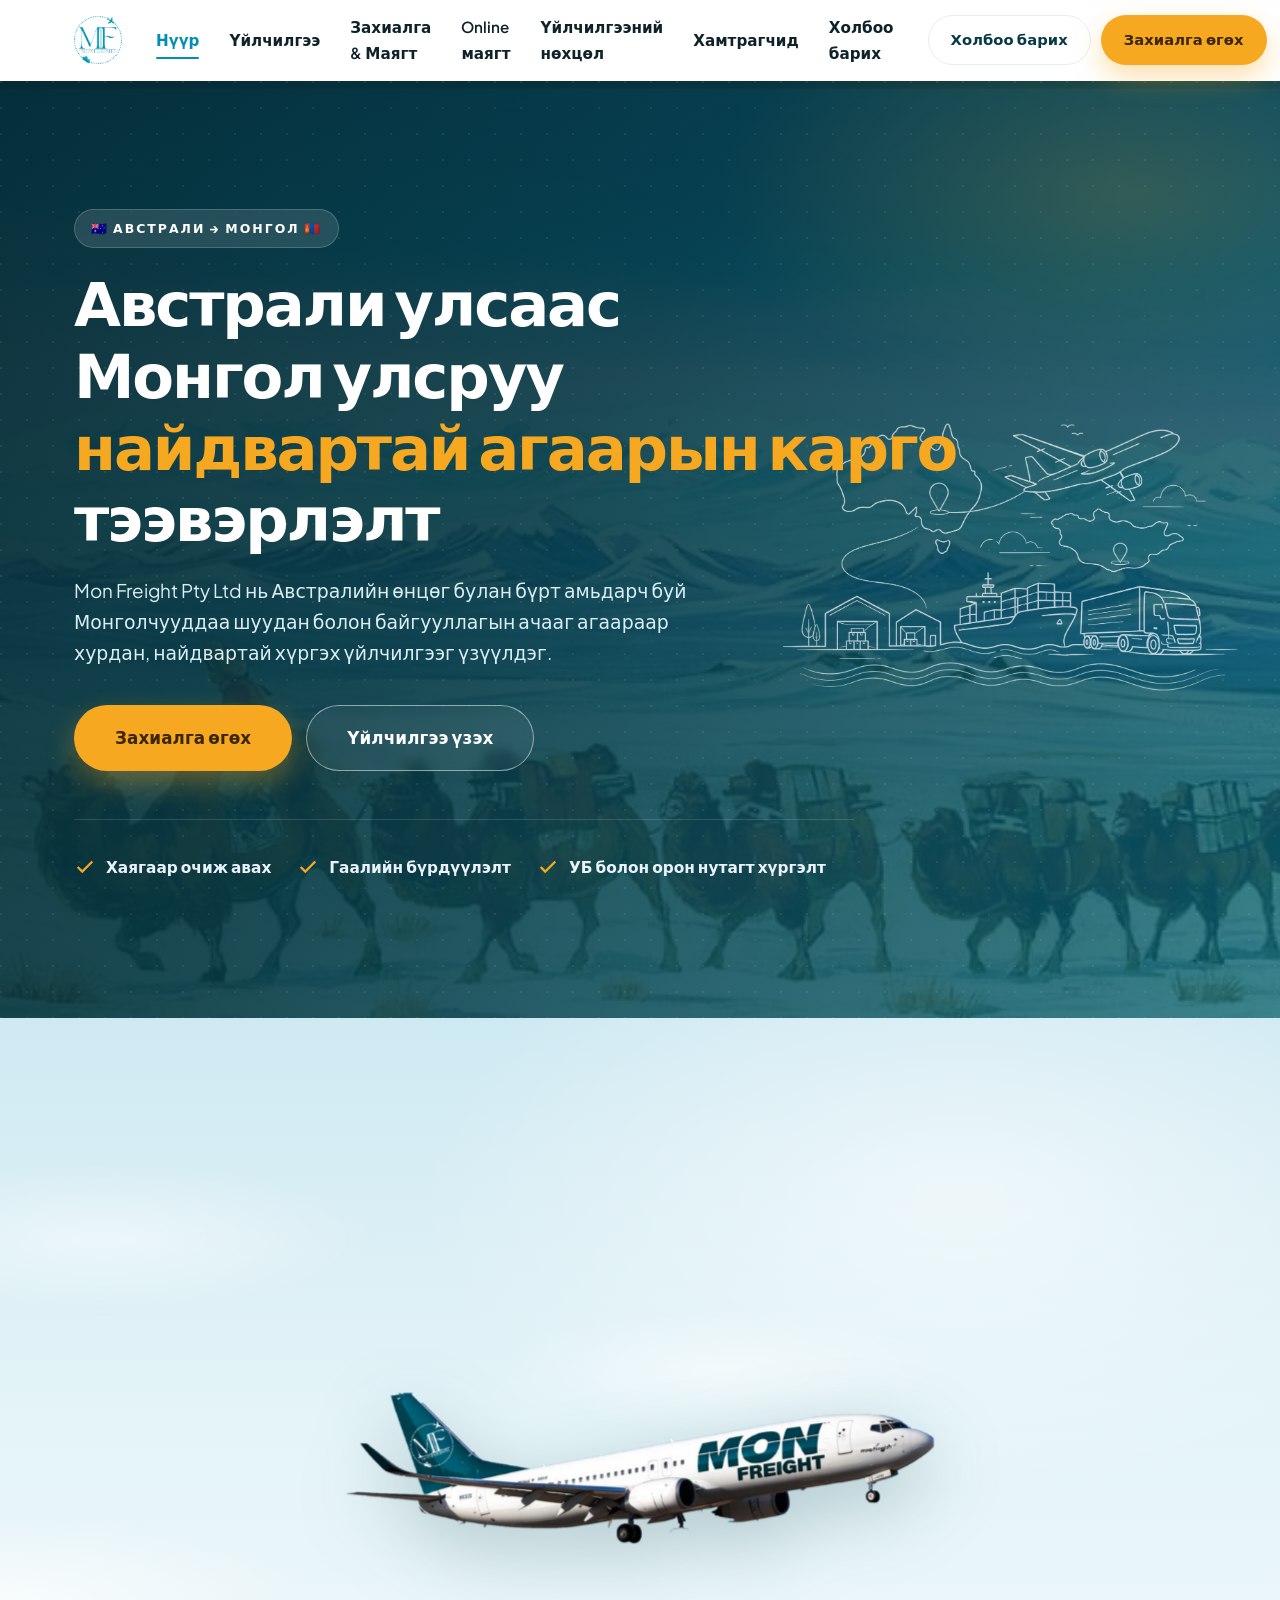
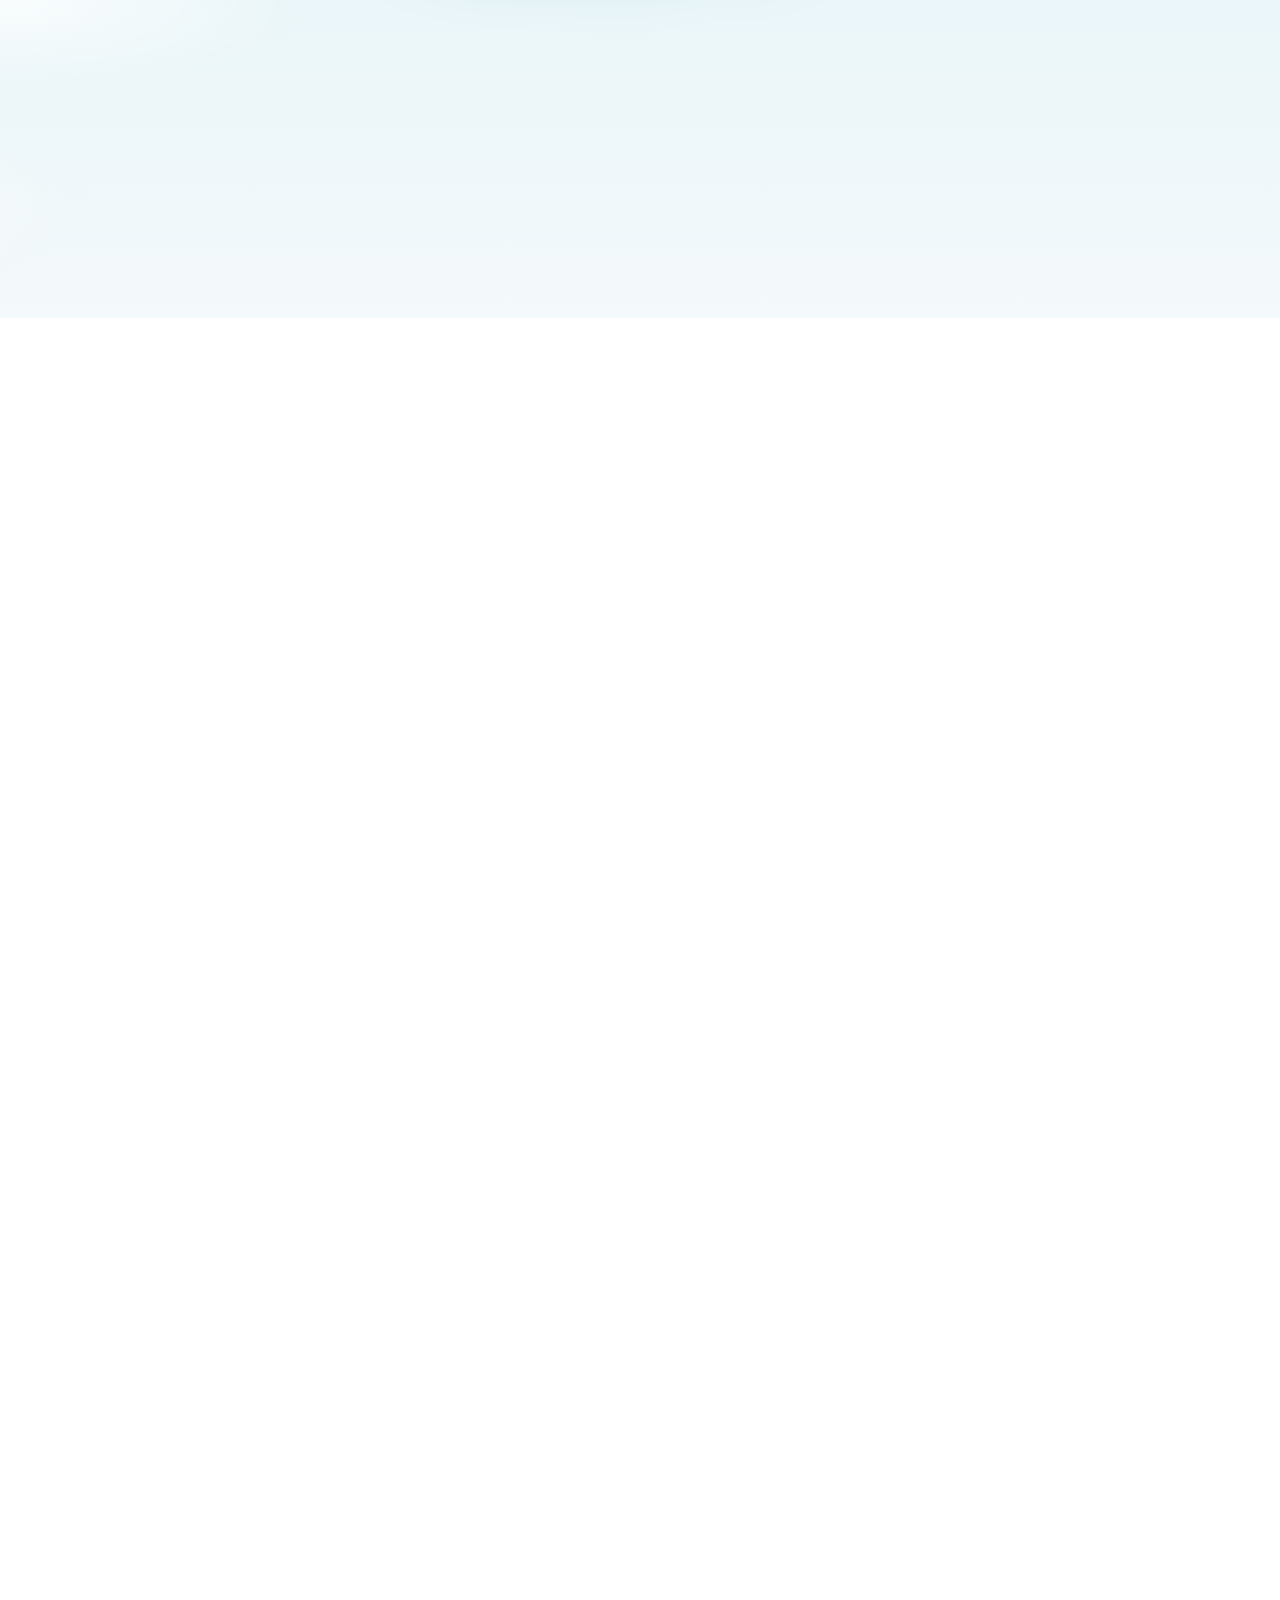
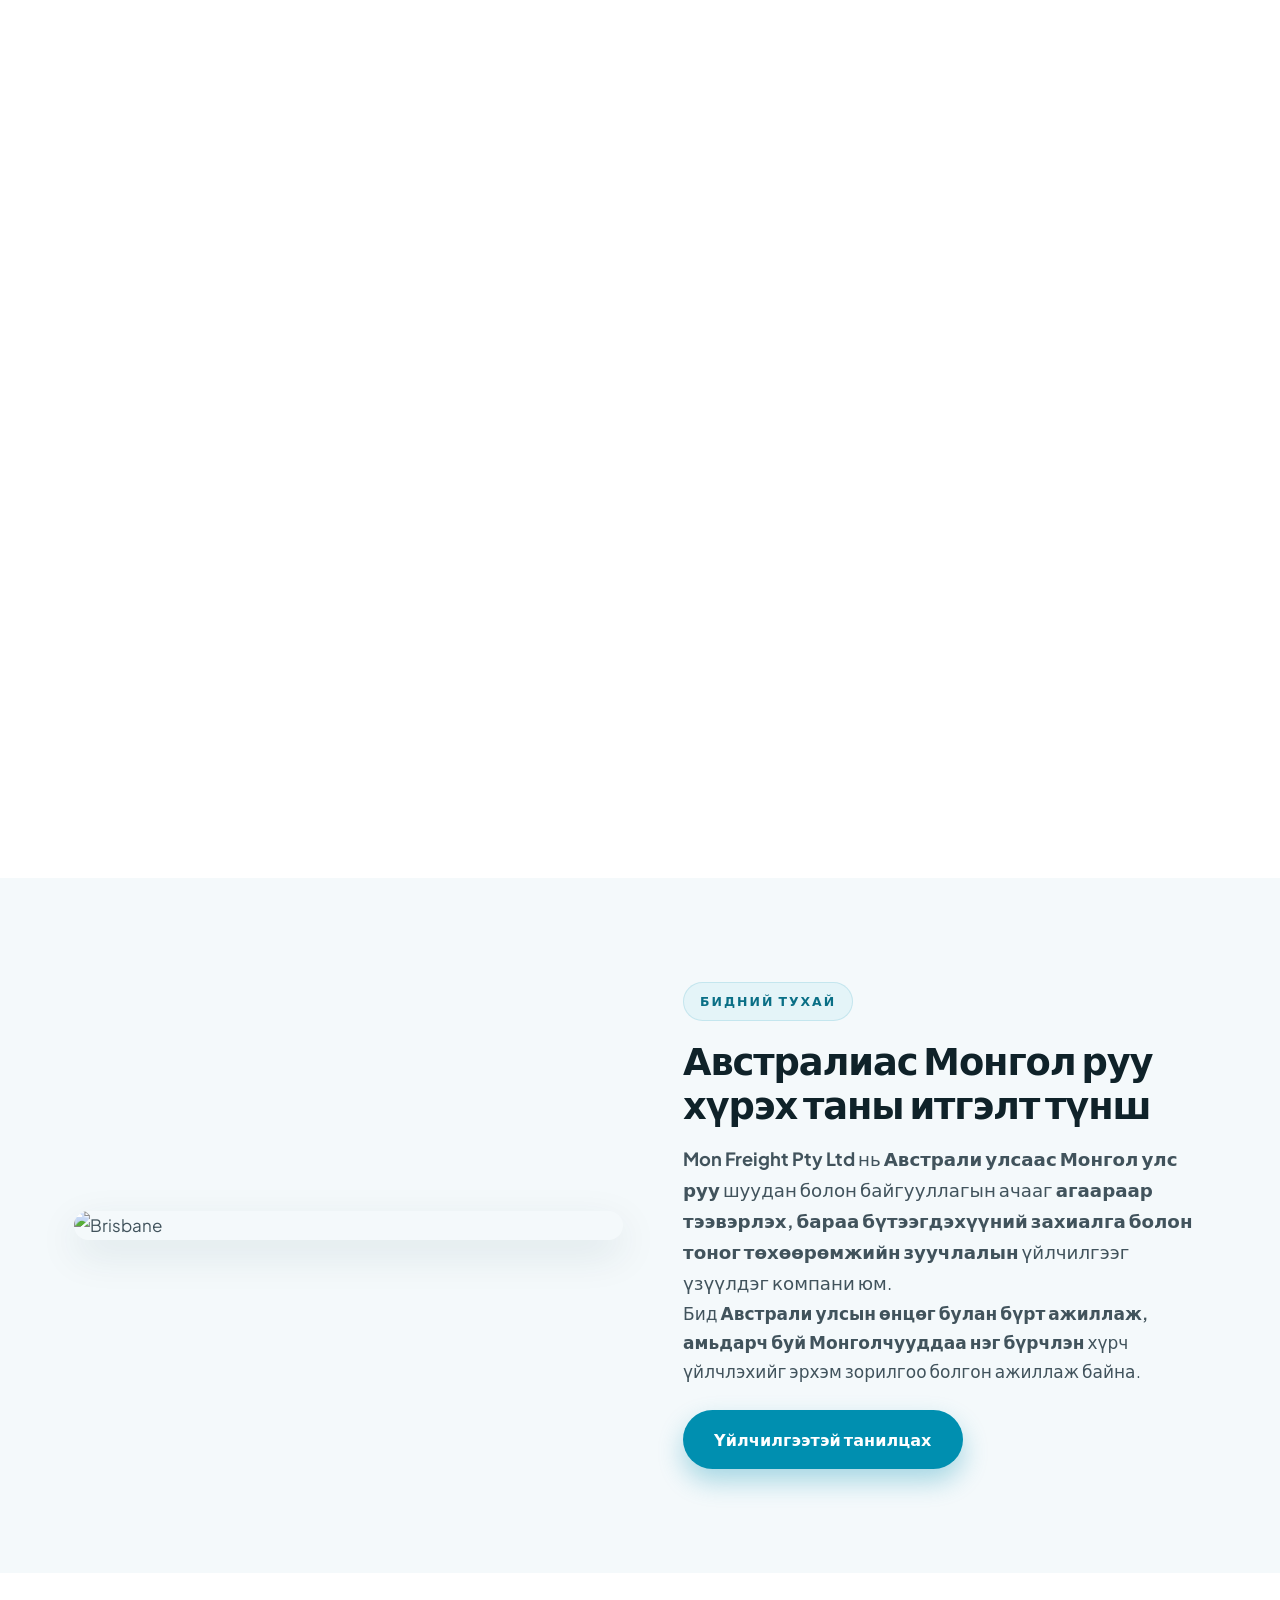
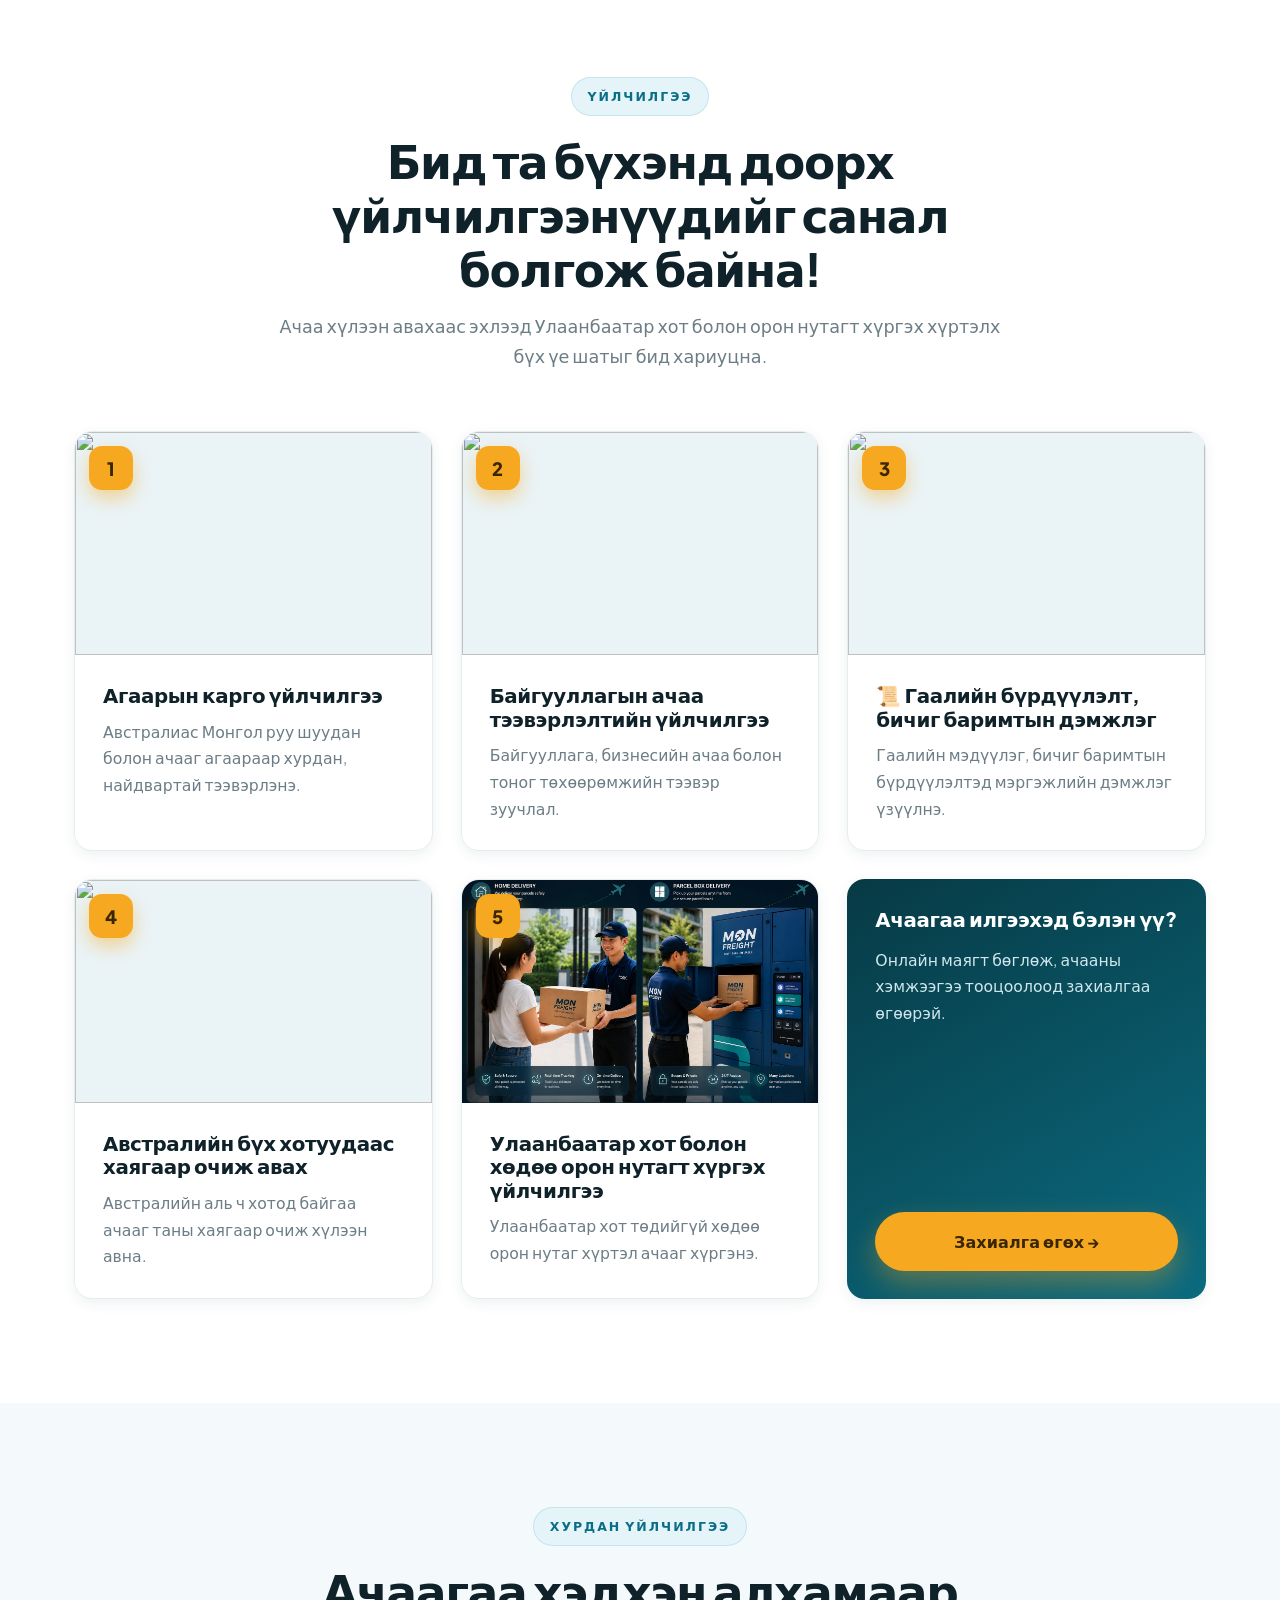
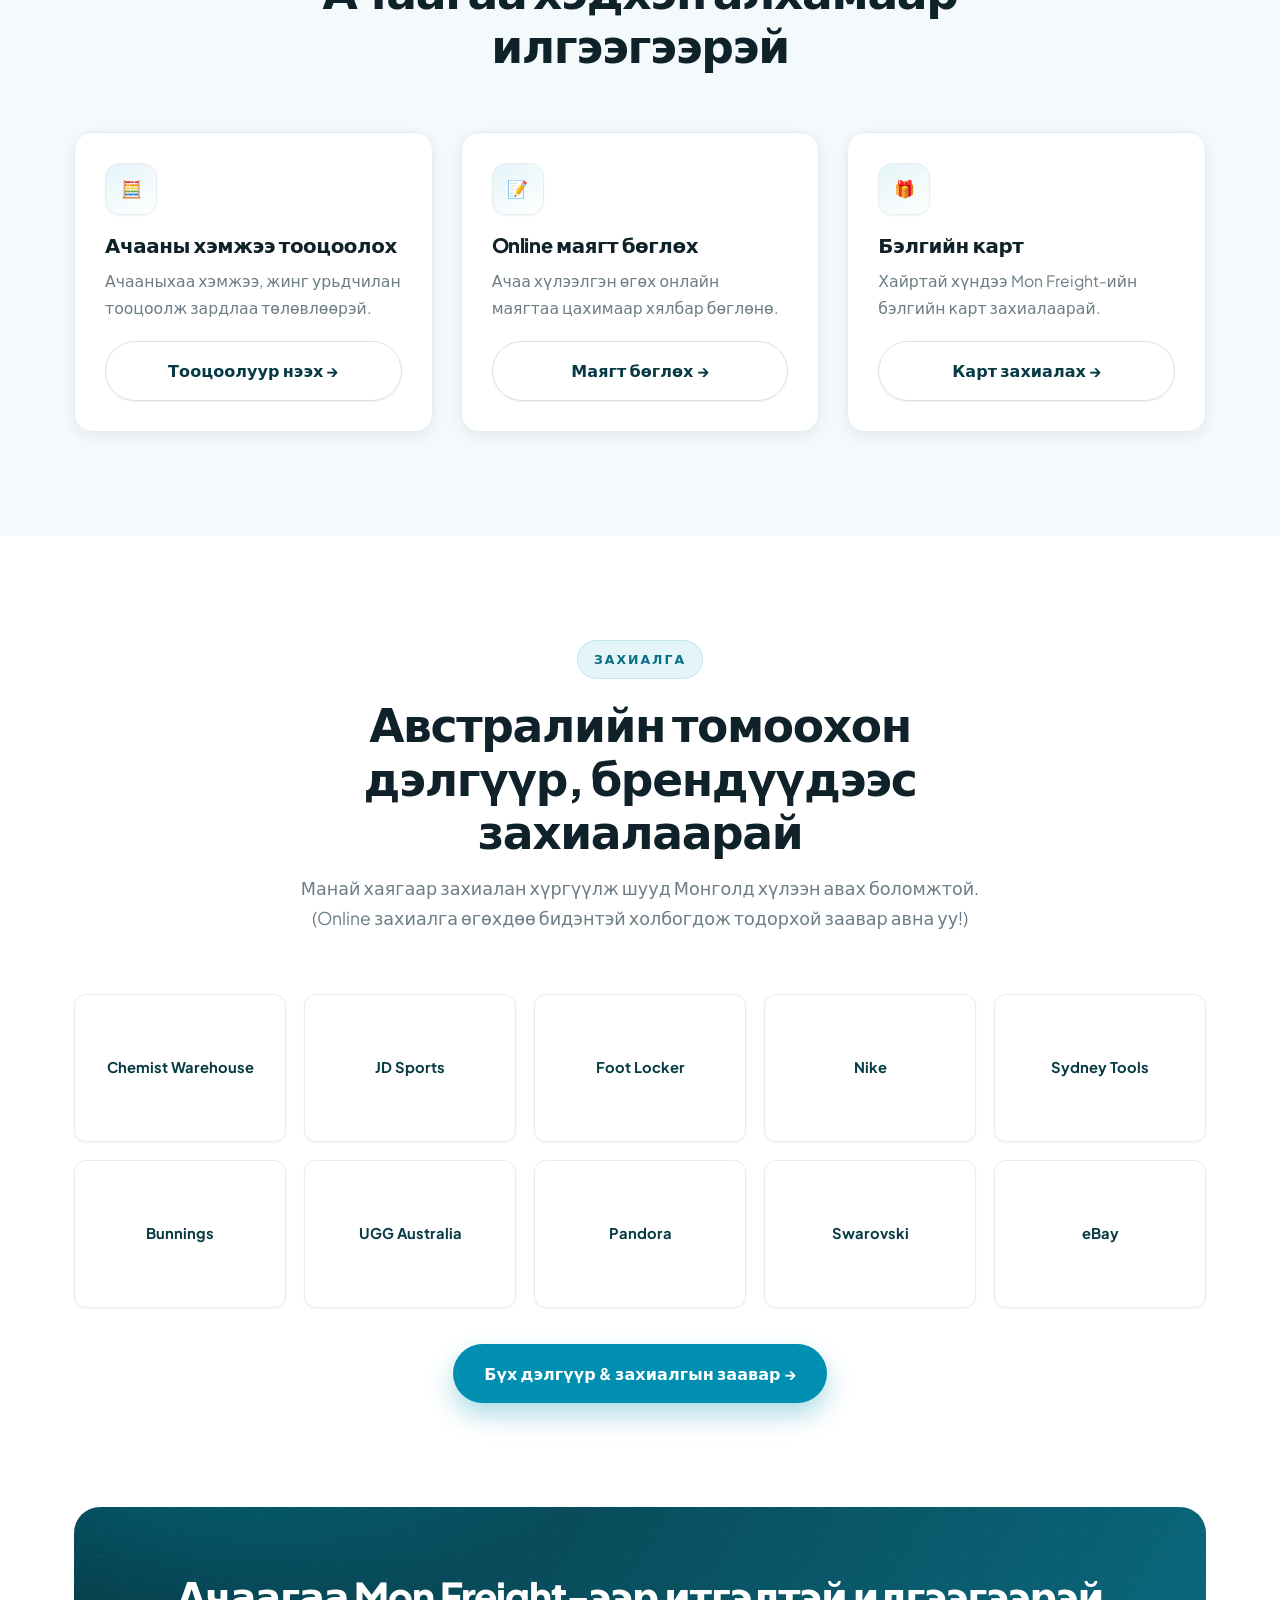
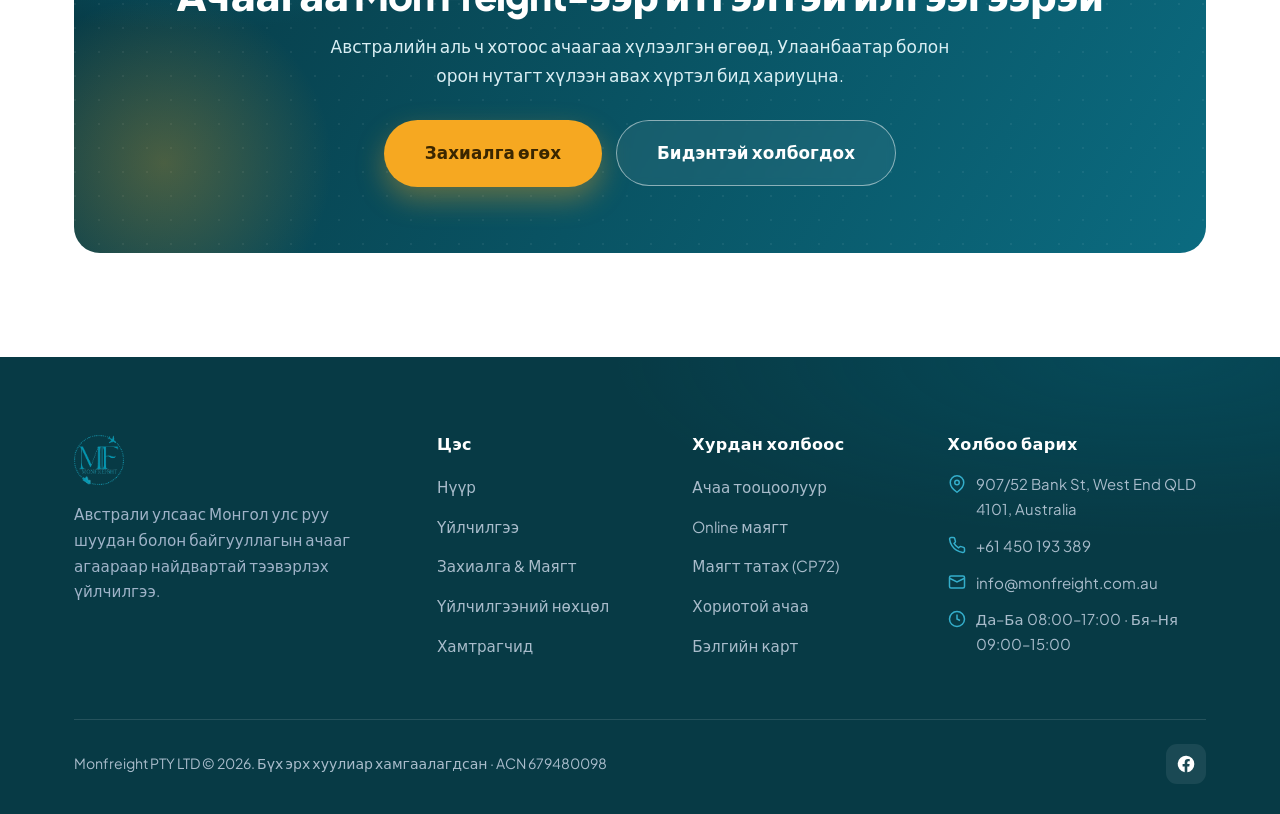
==== commit f0978ffb: "Show success/error message after enquiry submit; replace hero illustration" ====
--- a/index.html
+++ b/index.html
@@ -12,7 +12,7 @@
 <link rel="preconnect" href="https://fonts.gstatic.com" crossorigin>
 <link href="https://fonts.googleapis.com/css2?family=Plus+Jakarta+Sans:wght@400;500;600;700;800&display=swap" rel="stylesheet">
 <link rel="icon" href="assets/logo.png">
-<link rel="stylesheet" href="assets/styles.css?v=6">
+<link rel="stylesheet" href="assets/styles.css?v=7">
 </head>
 <body>
 
@@ -46,7 +46,7 @@
 <!-- HERO -->
 <section class="hero">
   <img class="hero-bg" src="assets/hero-camels.jpg" alt="">
-  <img class="hero-illu" src="assets/route-illustration.png" alt="" aria-hidden="true">
+  <img class="hero-illu" src="assets/route-illustration-2.png" alt="" aria-hidden="true">
   <div class="container">
     <div class="hero-inner">
       <span class="eyebrow" data-i18n="hero.badge">🇦🇺 Австрали → Монгол 🇲🇳</span>
@@ -276,9 +276,9 @@
   </div>
 </footer>
 
-<script src="assets/main.js?v=6"></script>
-<script src="assets/plane-transition.js?v=6"></script>
-<script src="assets/skystory.js?v=6"></script>
-<script src="assets/i18n.js?v=6"></script>
+<script src="assets/main.js?v=8"></script>
+<script src="assets/plane-transition.js?v=7"></script>
+<script src="assets/skystory.js?v=7"></script>
+<script src="assets/i18n.js?v=7"></script>
 </body>
 </html>
--- a/assets/styles.css
+++ b/assets/styles.css
@@ -335,6 +335,8 @@
 .field textarea { min-height:140px; resize:vertical; }
 .form-note { font-size:.88rem; color:var(--muted); margin-top:6px; }
 .form-success { display:none; background:#e6f7ec; border:1px solid #b6e3c6; color:#1f6b3a;
+  padding:14px 18px; border-radius:12px; margin-bottom:18px; font-weight:600; }
+.form-error { display:none; background:#fdeaea; border:1px solid #f0b9b9; color:#9c2b2b;
   padding:14px 18px; border-radius:12px; margin-bottom:18px; font-weight:600; }
 
 /* ---------- Contact info ---------- */
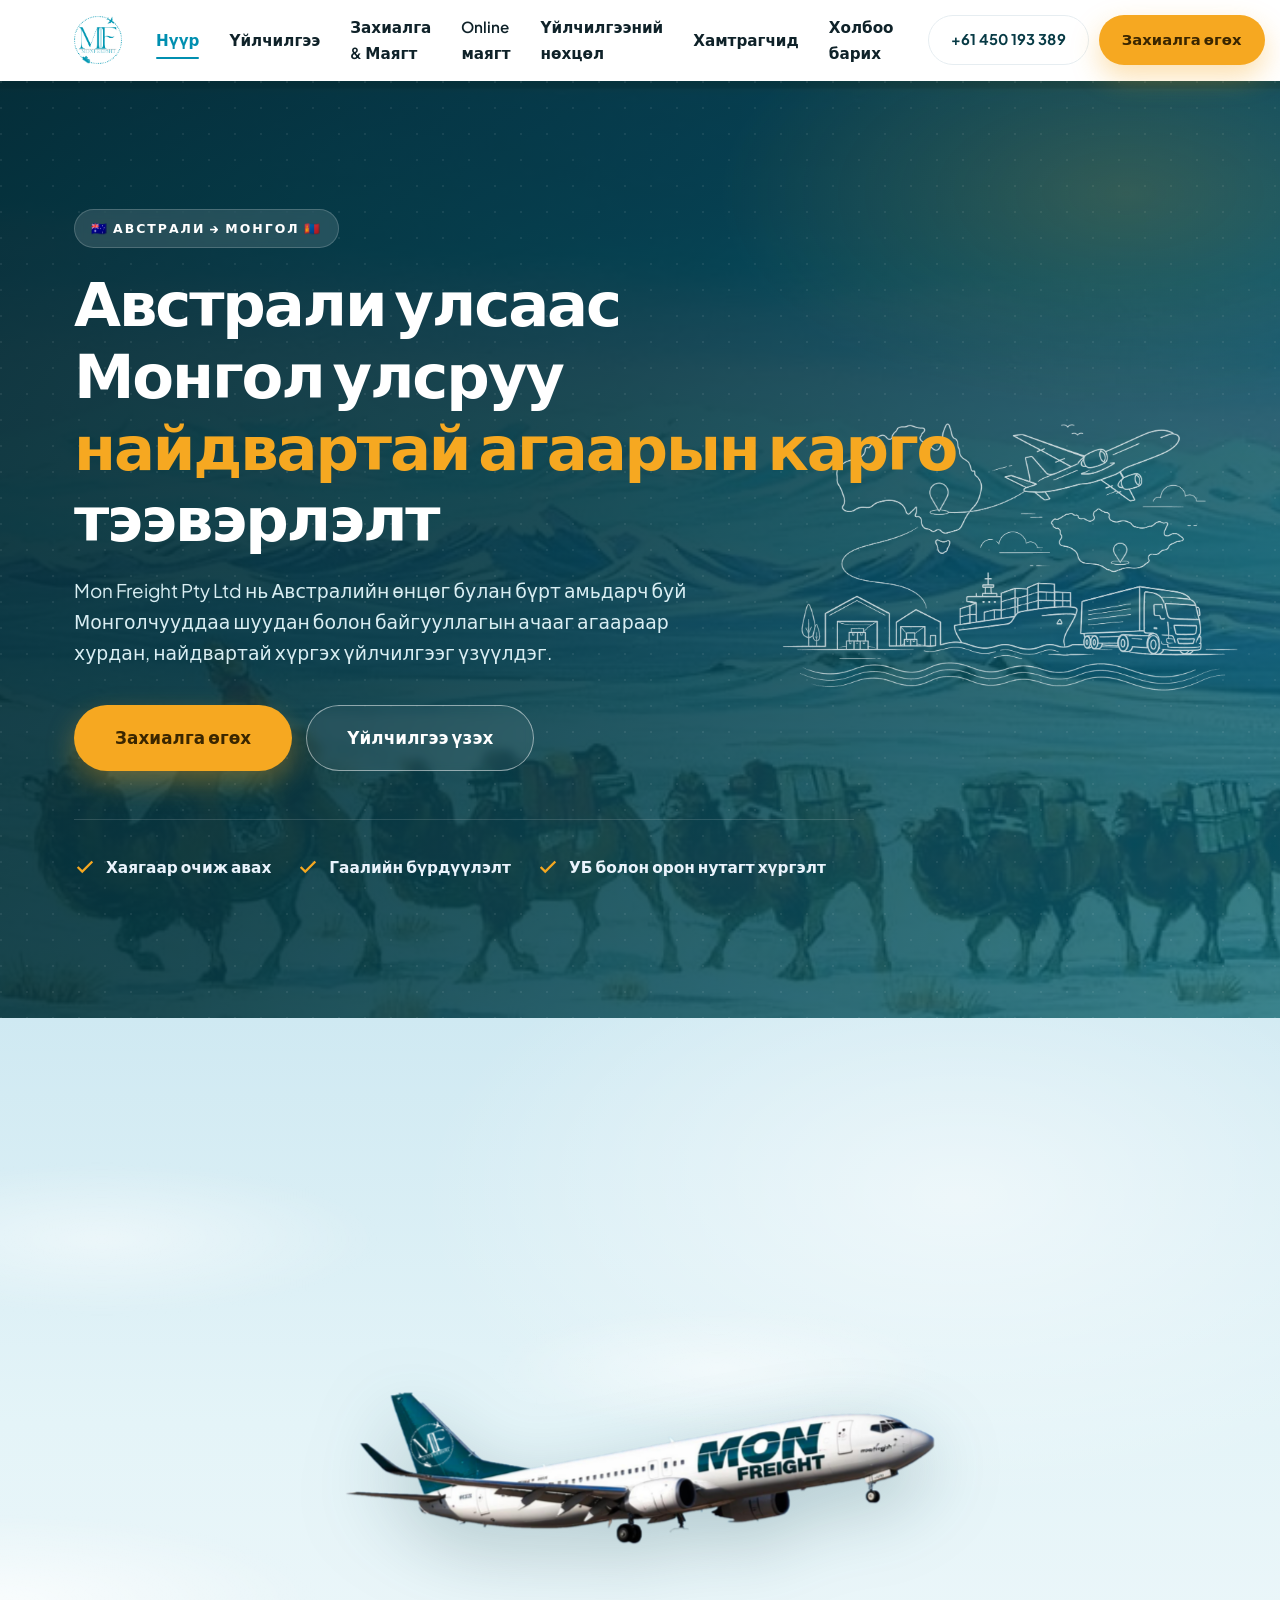
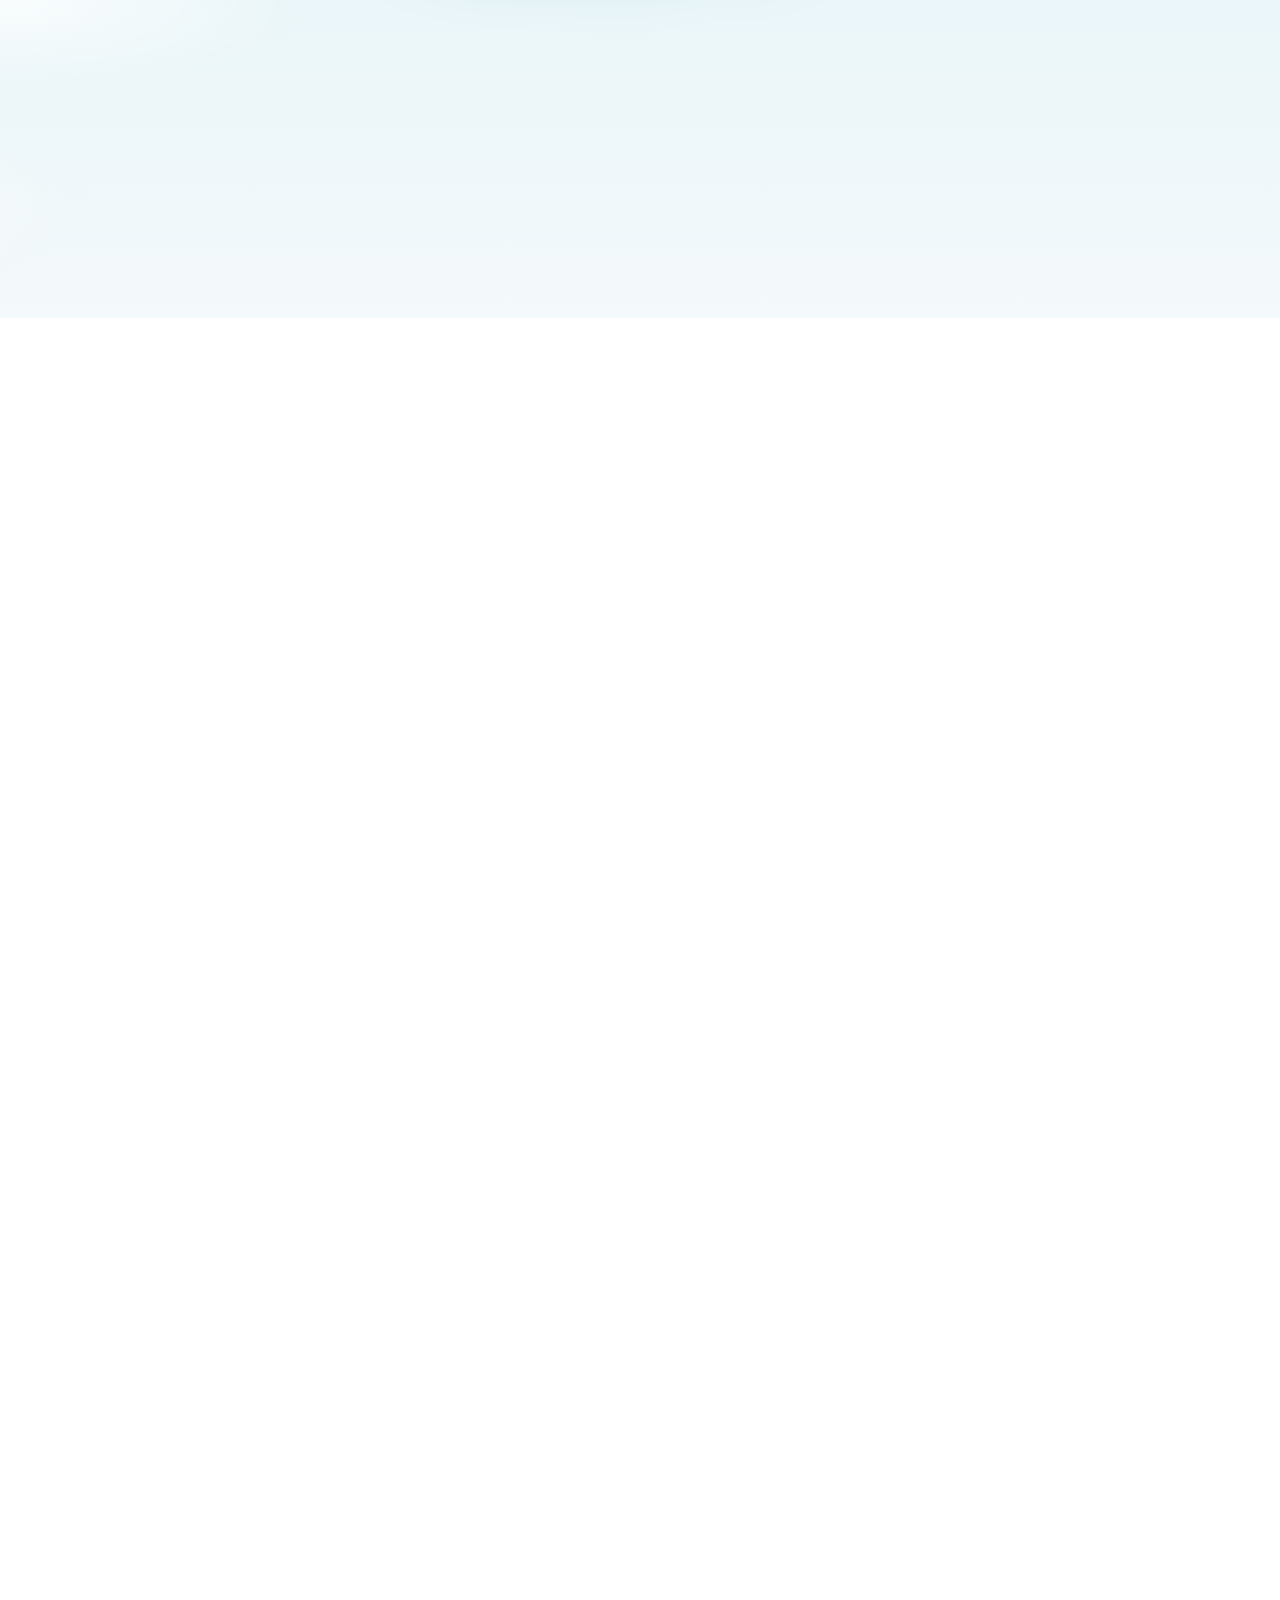
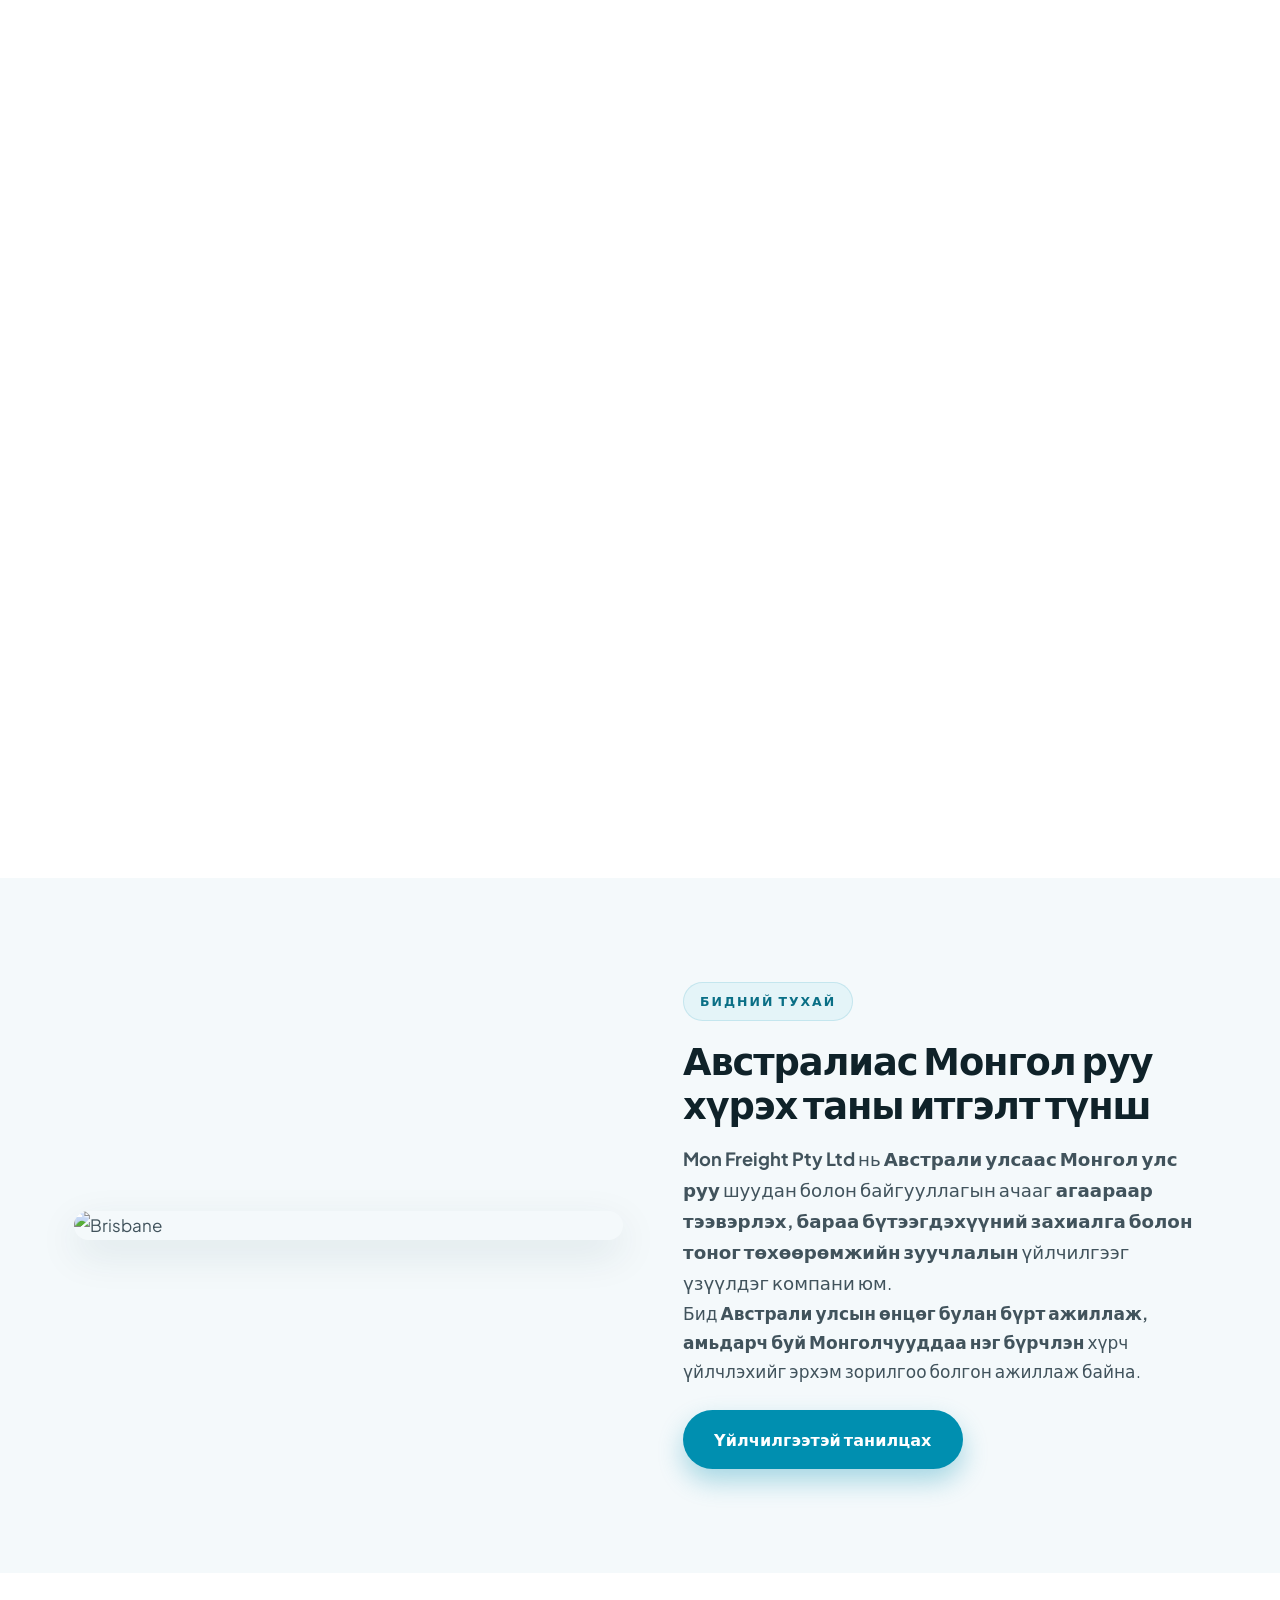
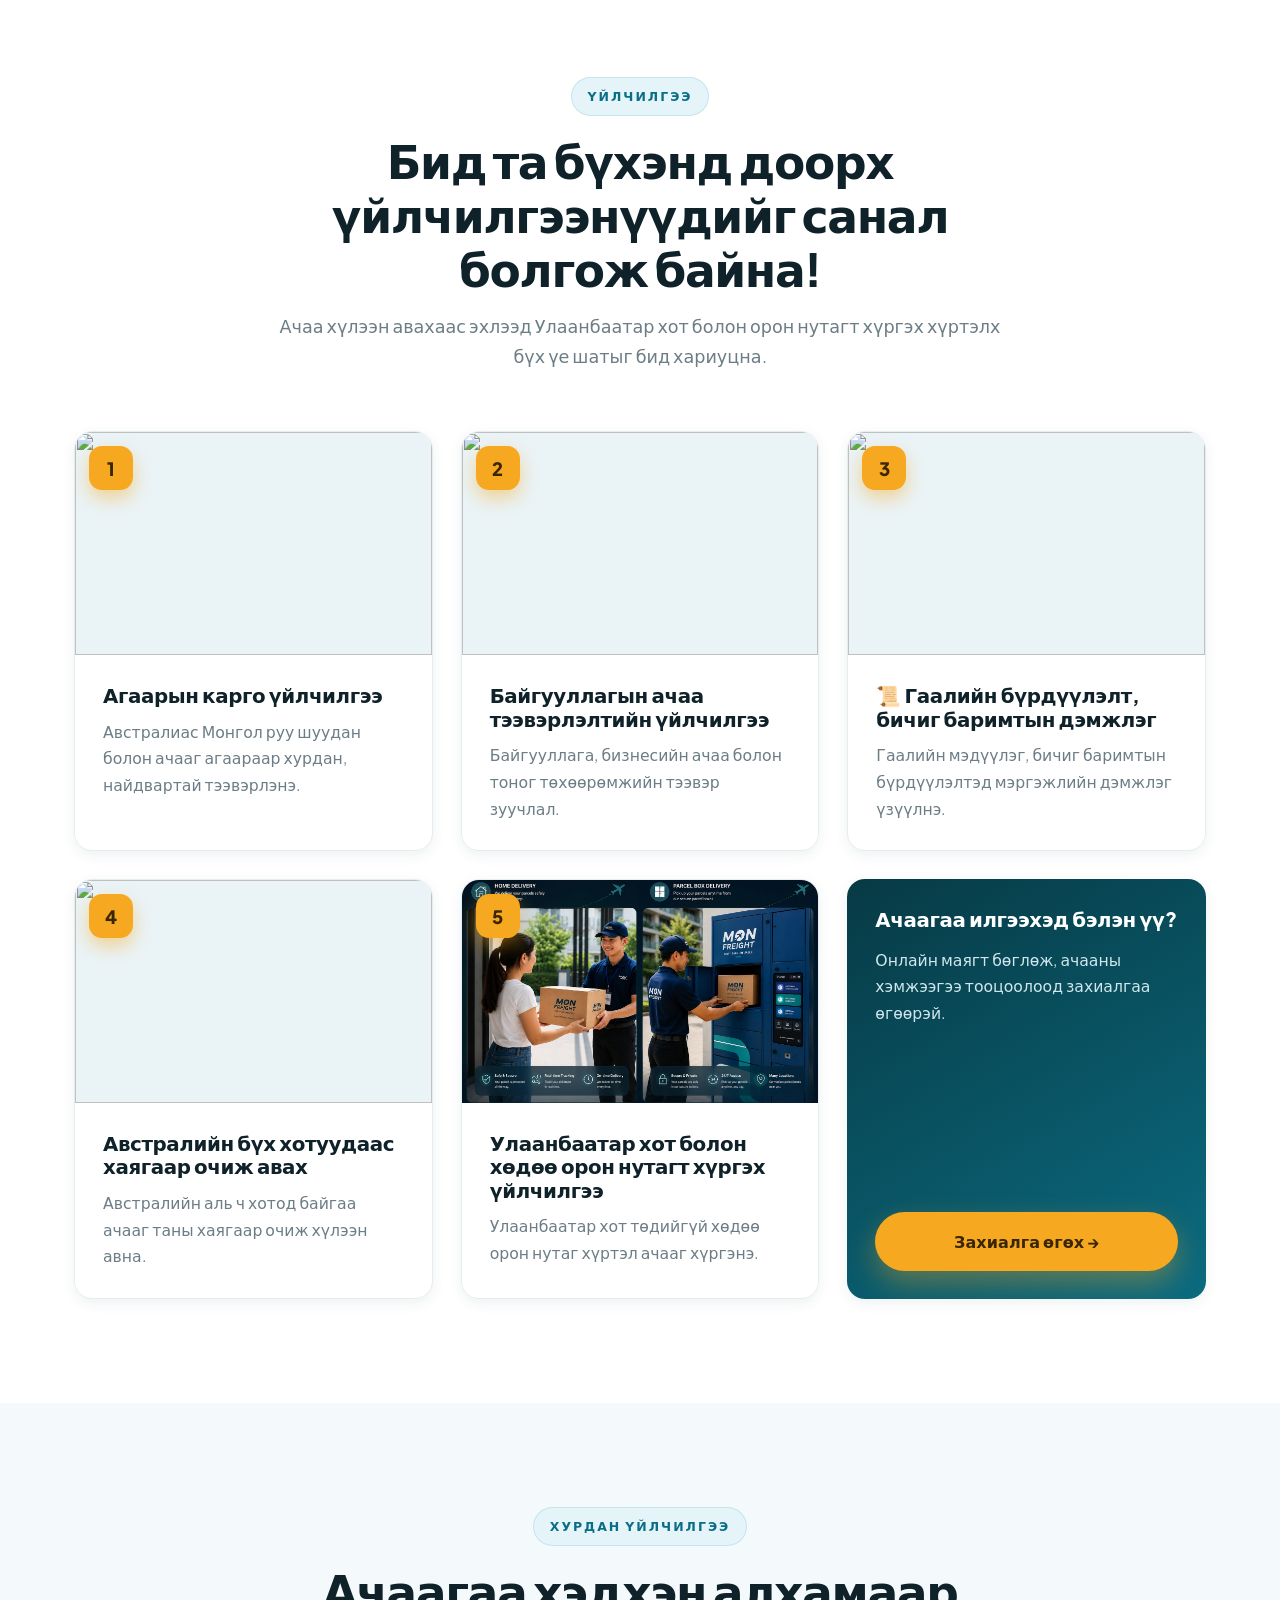
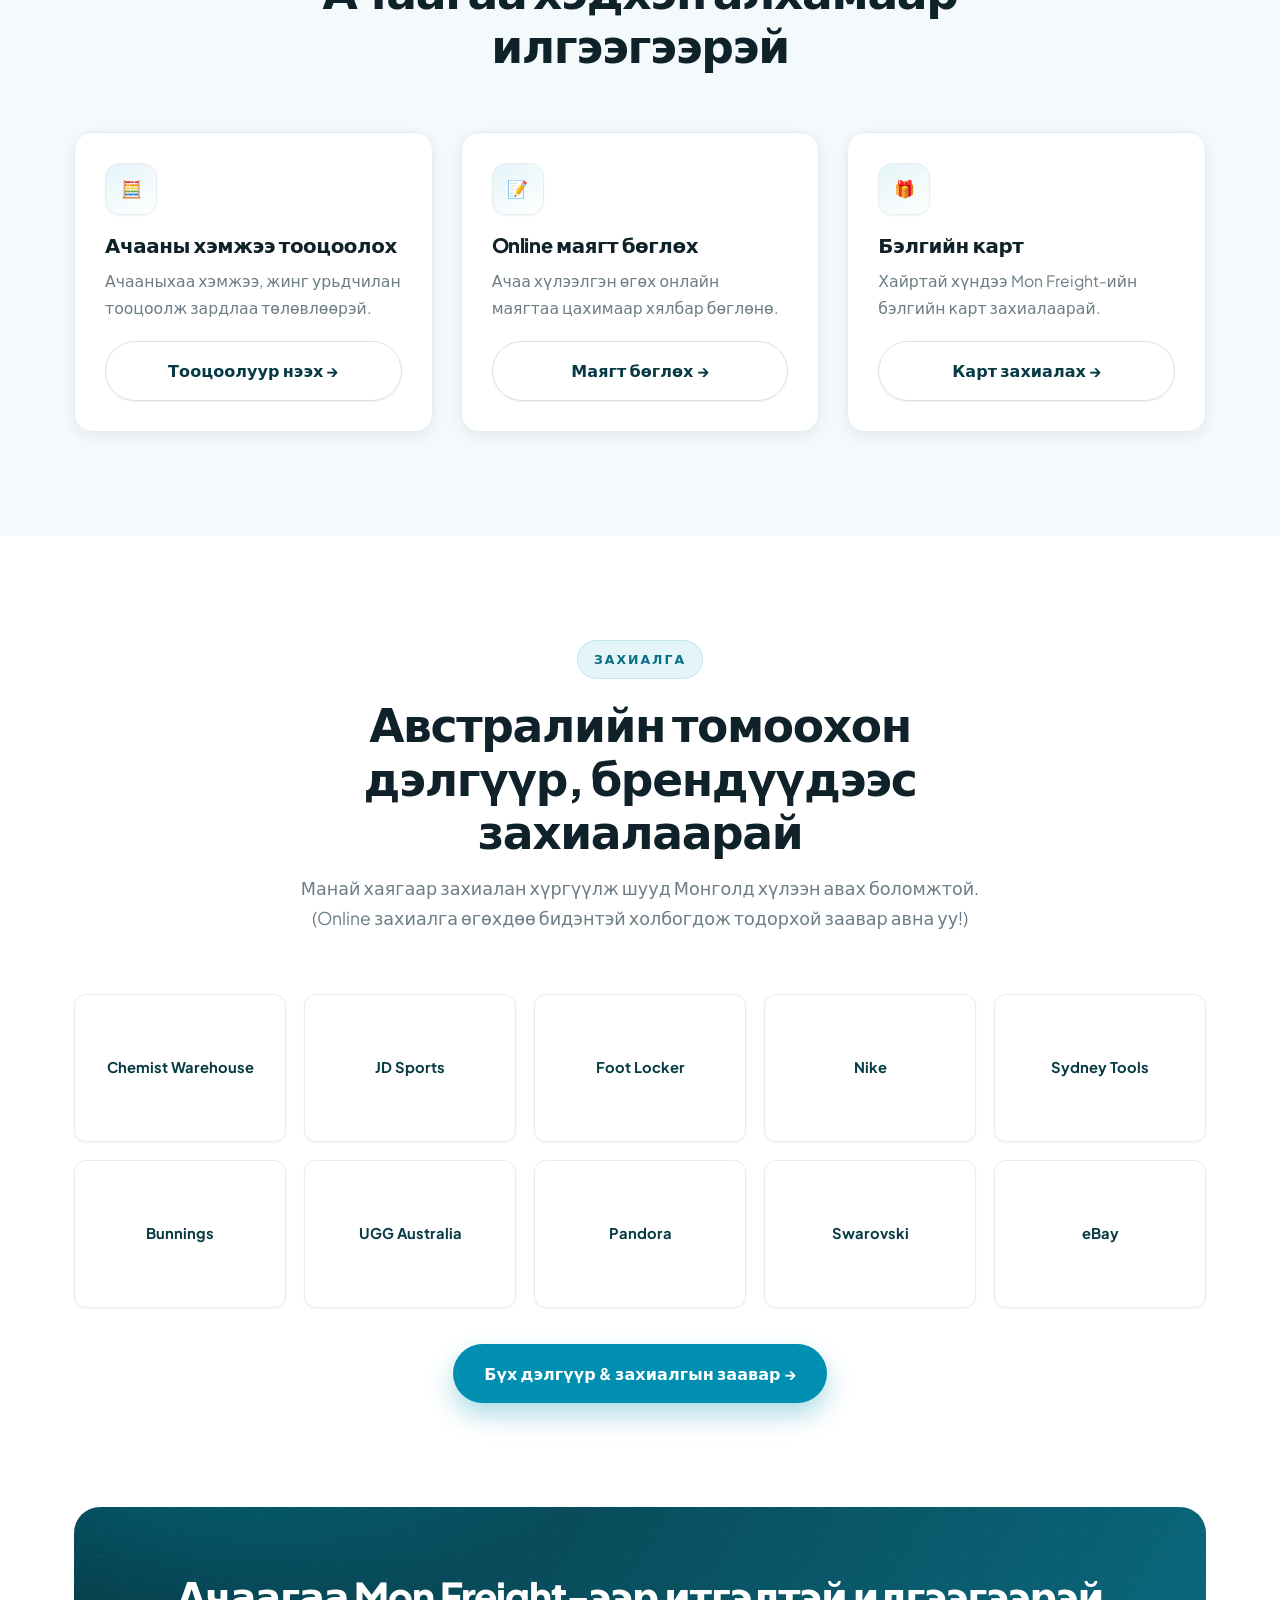
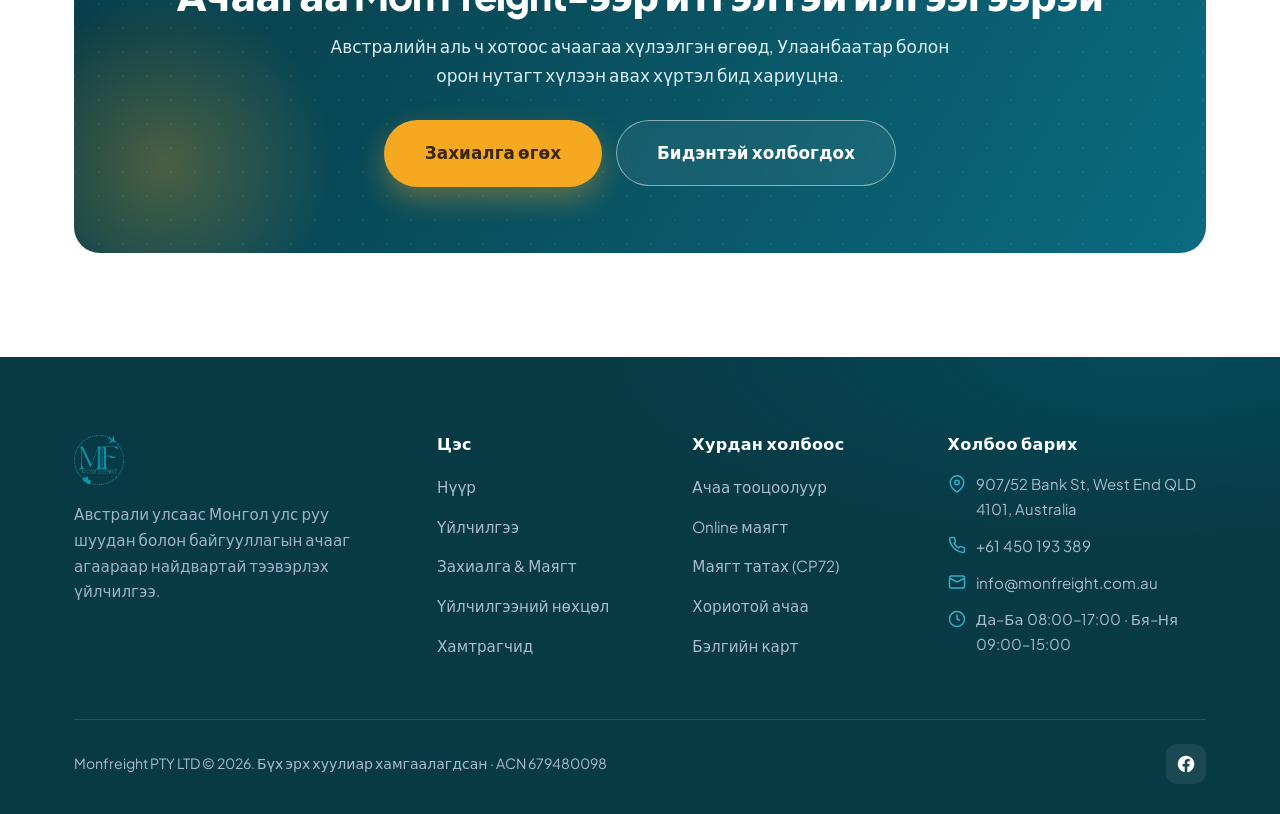
==== commit 90a6fc7b: "Header: replace duplicate Contact button with phone number" ====
--- a/index.html
+++ b/index.html
@@ -32,7 +32,7 @@
       <a href="contact.html" data-i18n="nav.contact">Холбоо барих</a>
     </nav>
     <div class="nav-cta">
-      <a href="contact.html" class="btn btn--ghost" style="color:var(--navy);border-color:var(--line)" data-i18n="btn.contact">Холбоо барих</a>
+      <a href="tel:+61450193389" class="btn btn--ghost" style="color:var(--navy);border-color:var(--line)">+61 450 193 389</a>
       <a href="order.html" class="btn btn--primary" data-i18n="btn.order">Захиалга өгөх</a>
     </div>
     <div class="lang-switch" id="langSwitch">
@@ -279,6 +279,6 @@
 <script src="assets/main.js?v=8"></script>
 <script src="assets/plane-transition.js?v=7"></script>
 <script src="assets/skystory.js?v=7"></script>
-<script src="assets/i18n.js?v=7"></script>
+<script src="assets/i18n.js?v=8"></script>
 </body>
 </html>
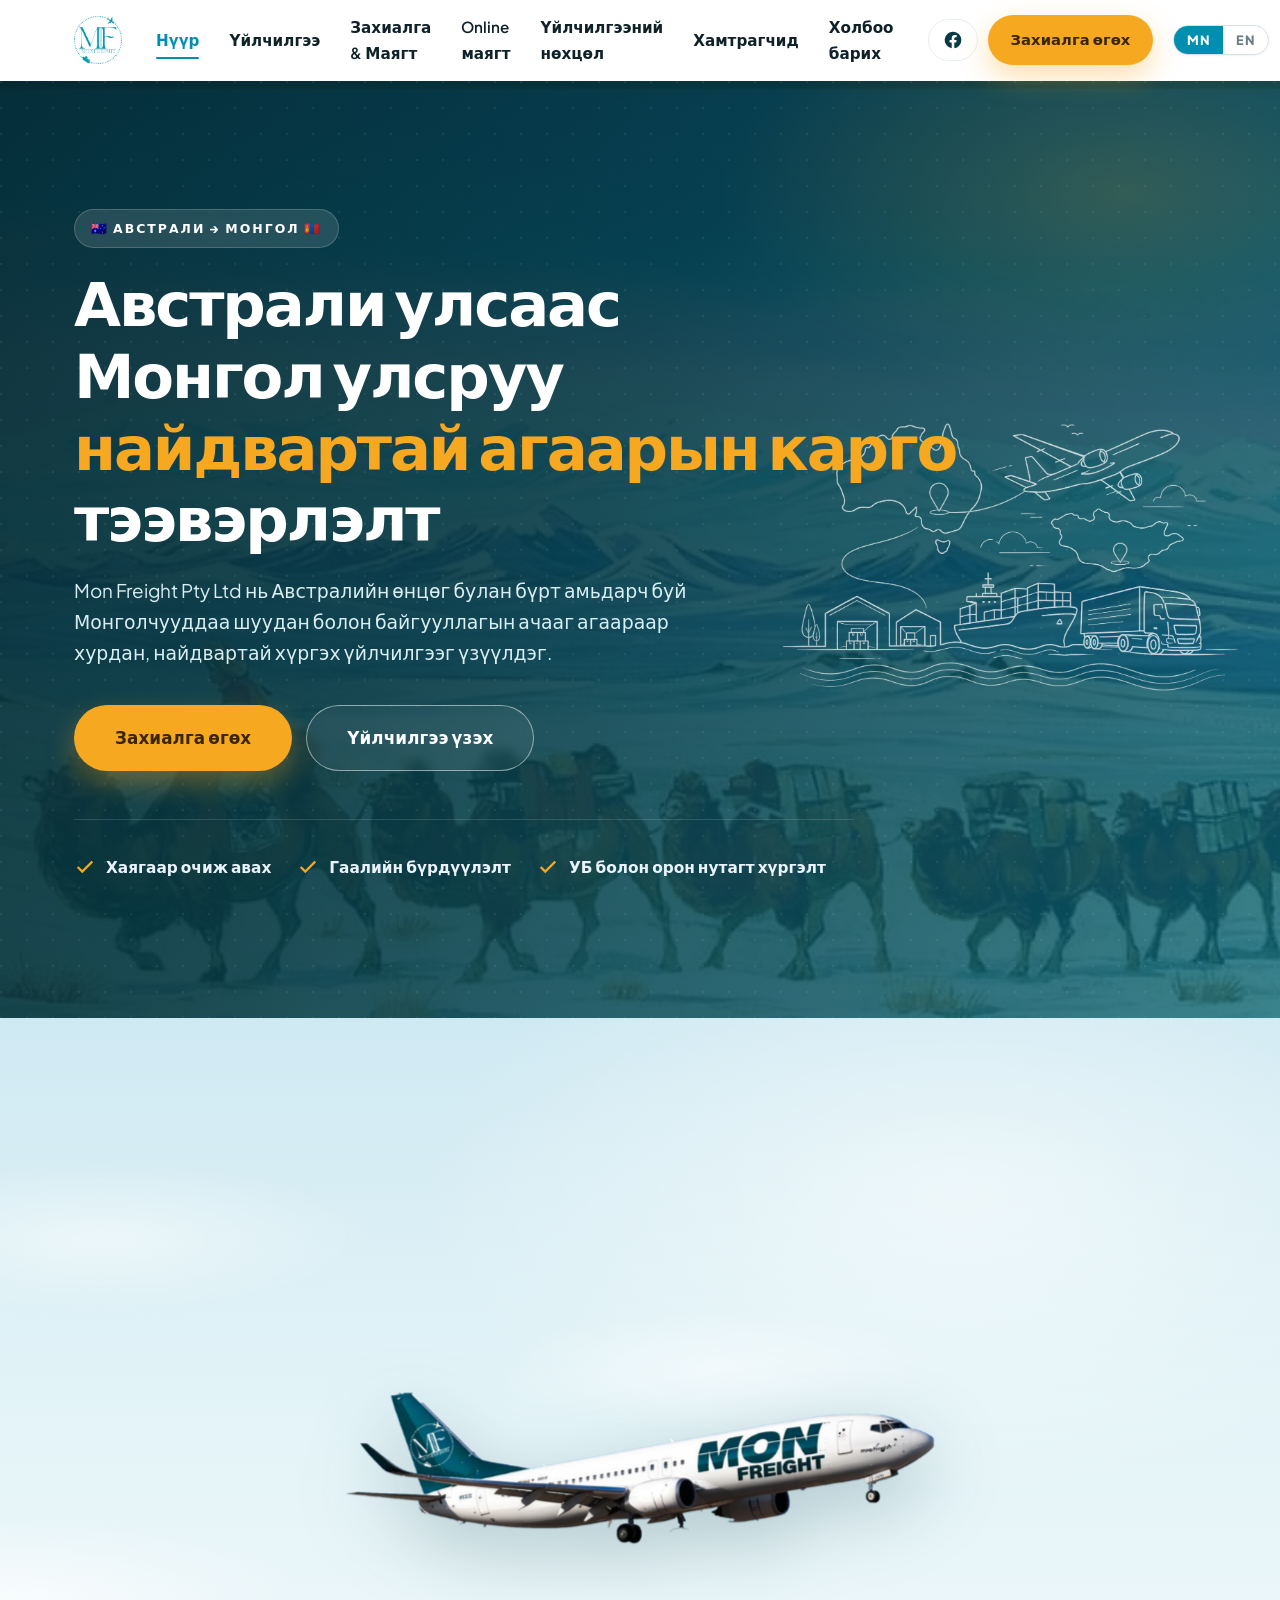
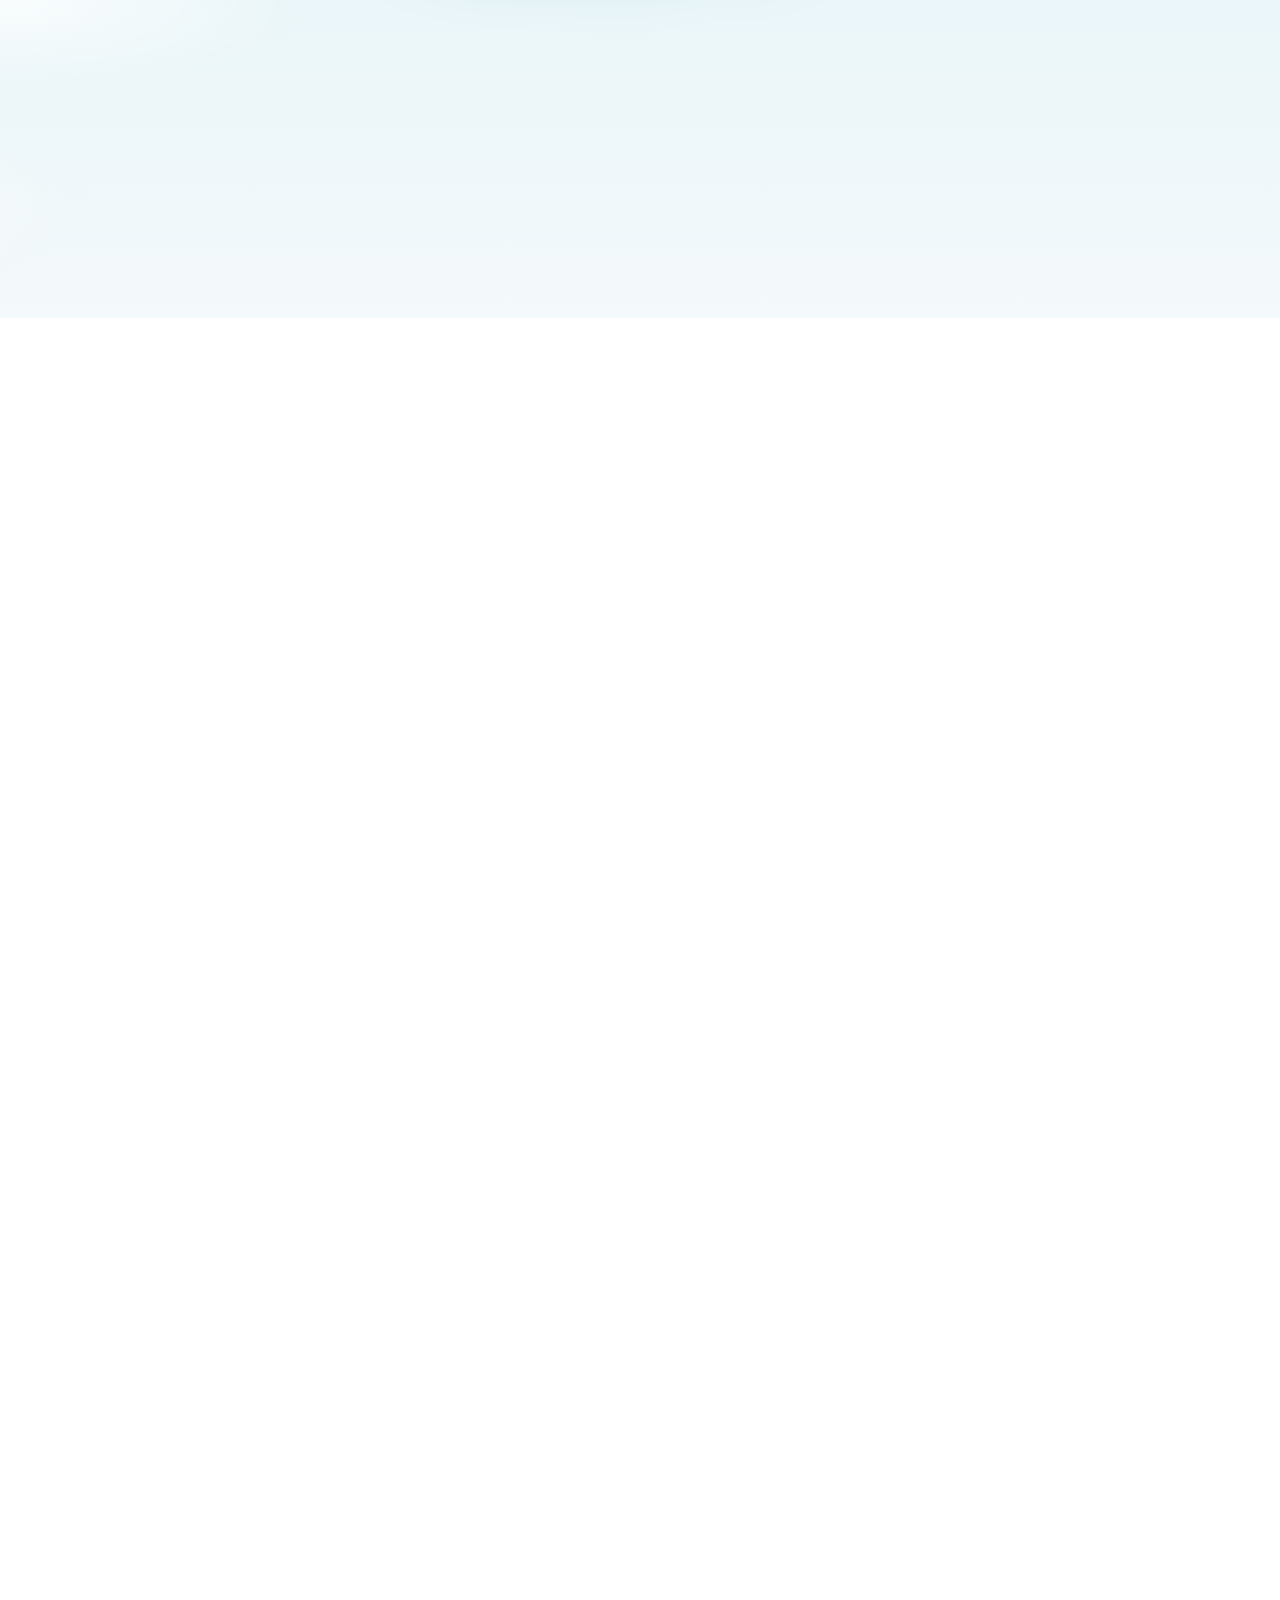
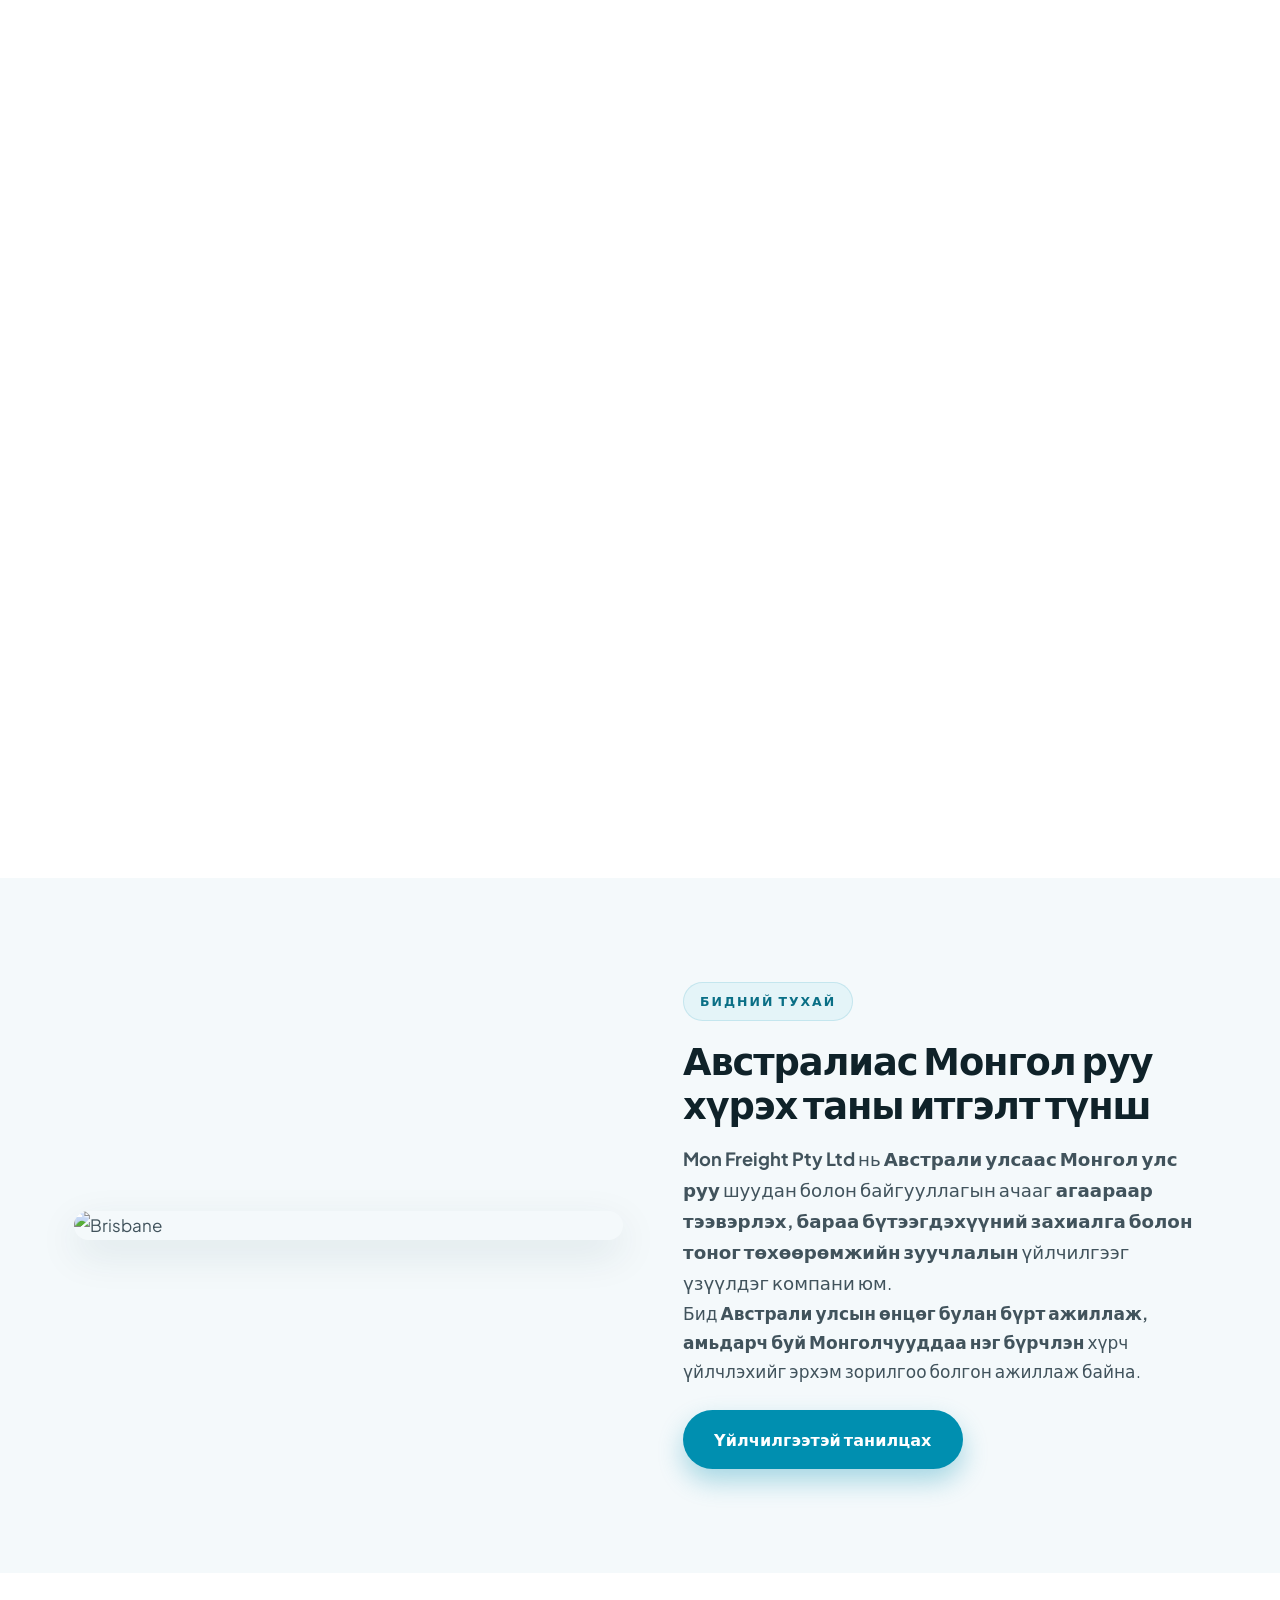
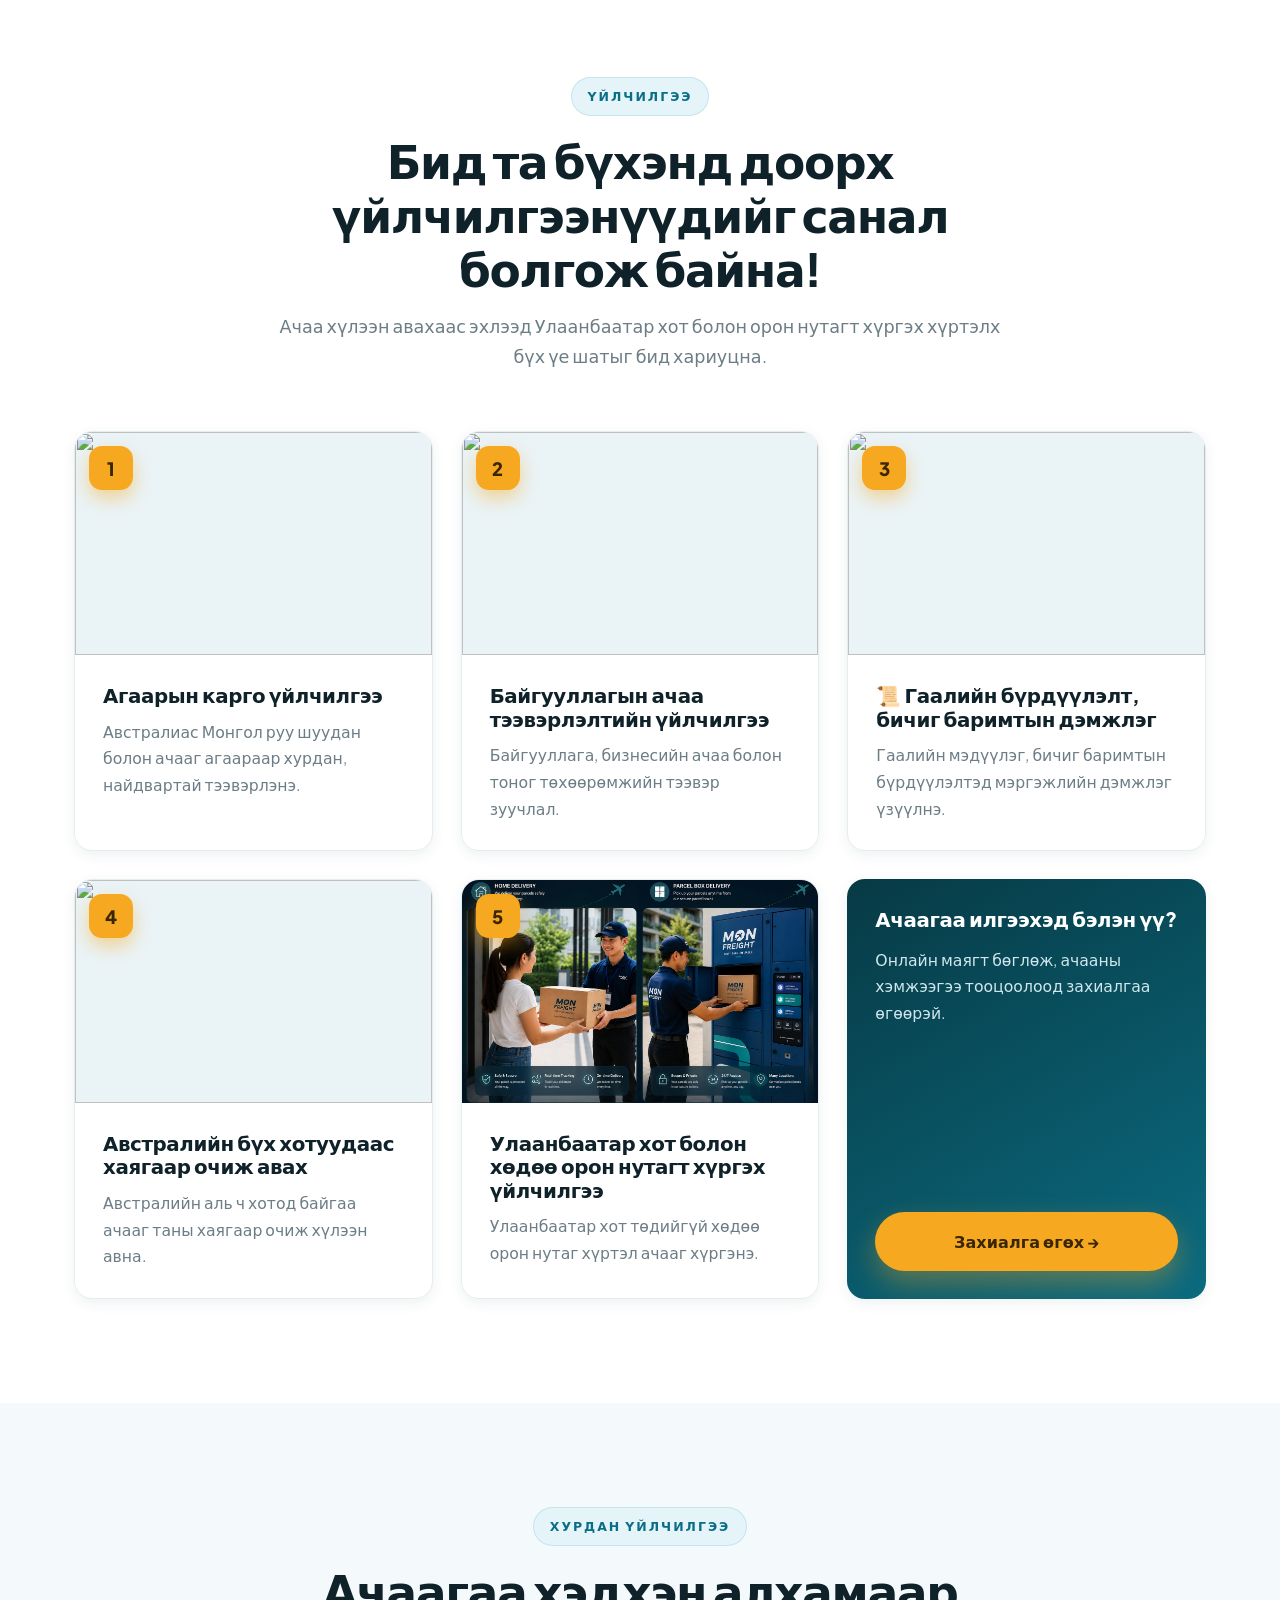
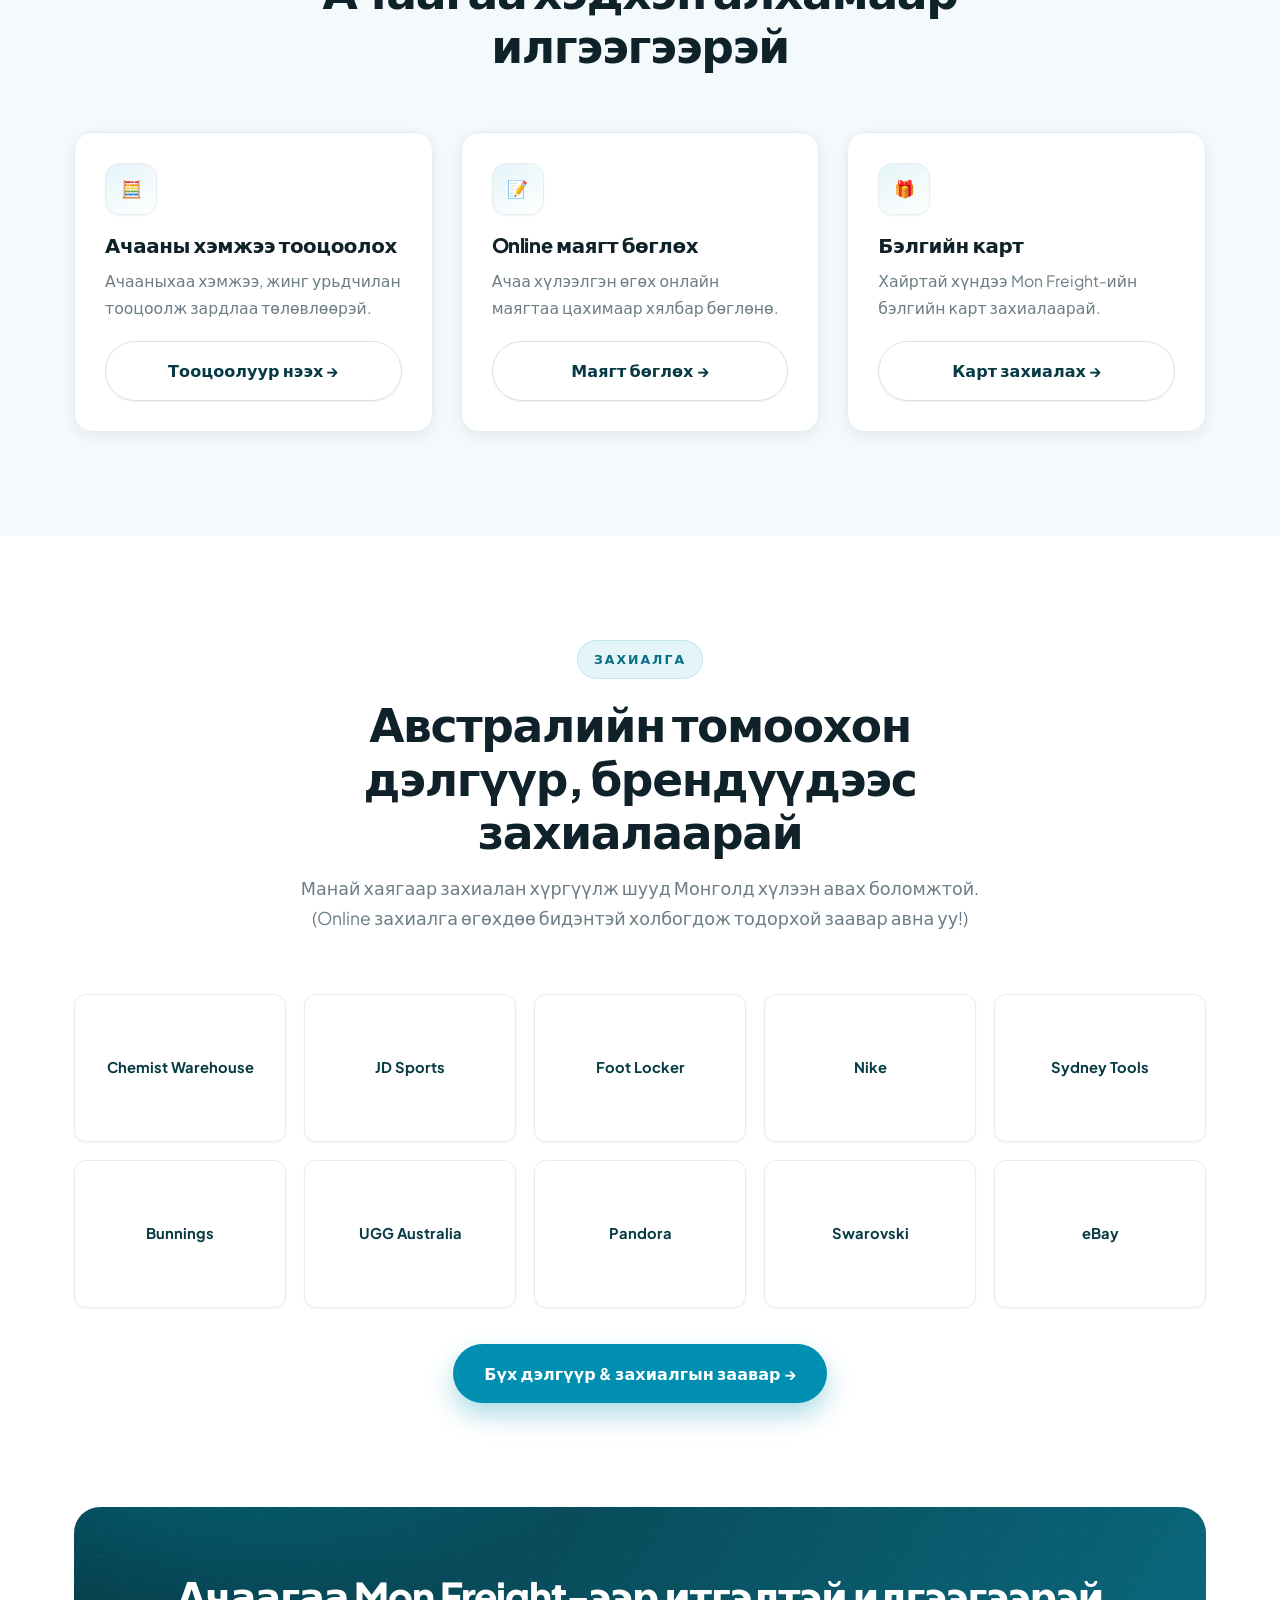
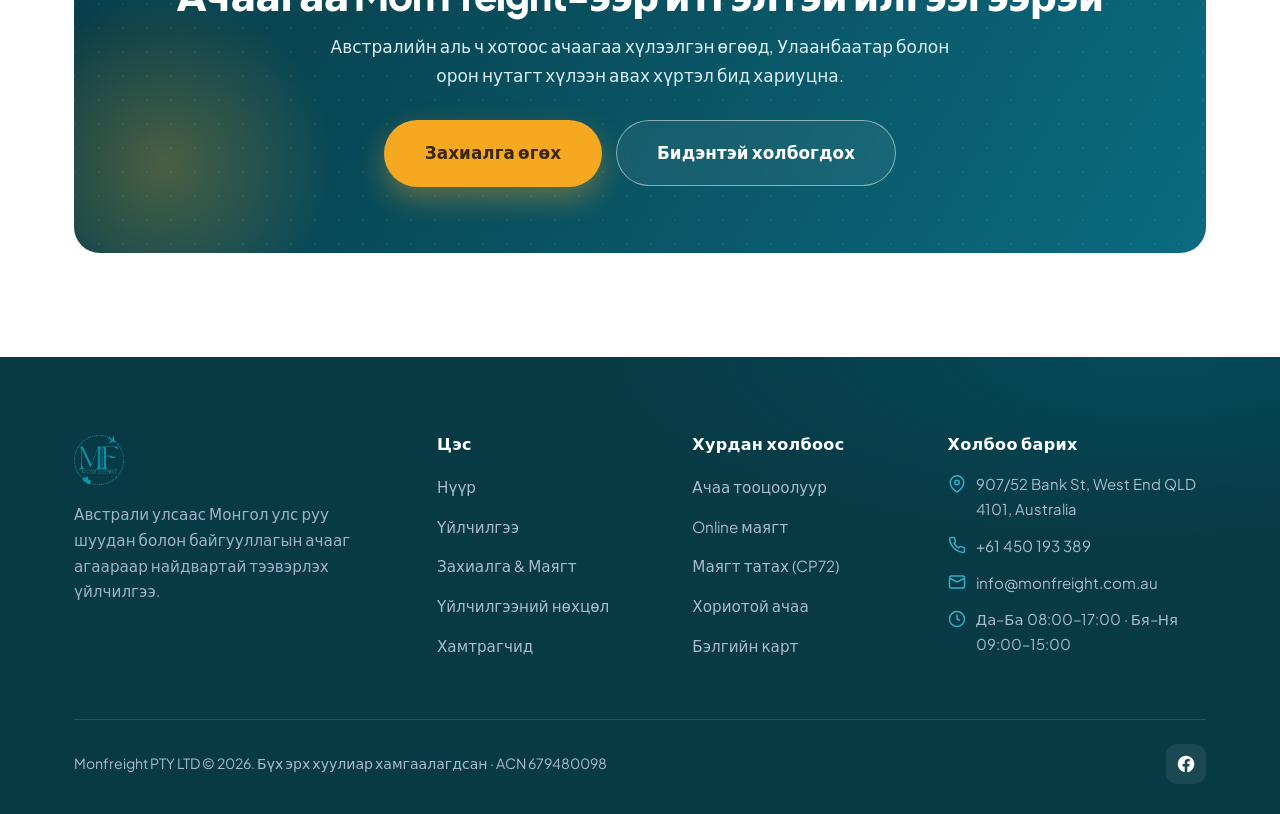
==== commit 35c05c0b: "Header: replace phone number with Facebook icon button" ====
--- a/index.html
+++ b/index.html
@@ -32,7 +32,7 @@
       <a href="contact.html" data-i18n="nav.contact">Холбоо барих</a>
     </nav>
     <div class="nav-cta">
-      <a href="tel:+61450193389" class="btn btn--ghost" style="color:var(--navy);border-color:var(--line)">+61 450 193 389</a>
+      <a href="https://www.facebook.com/profile.php?id=61565239049402" target="_blank" rel="noopener" class="btn btn--ghost nav-fb" style="color:var(--navy);border-color:var(--line);padding:10px 14px" aria-label="Facebook"><svg width="20" height="20" viewBox="0 0 24 24" fill="currentColor"><path d="M22 12a10 10 0 1 0-11.56 9.88v-6.99H7.9V12h2.54V9.8c0-2.5 1.49-3.89 3.78-3.89 1.09 0 2.24.2 2.24.2v2.46h-1.26c-1.24 0-1.63.77-1.63 1.56V12h2.78l-.44 2.89h-2.34v6.99A10 10 0 0 0 22 12z"/></svg></a>
       <a href="order.html" class="btn btn--primary" data-i18n="btn.order">Захиалга өгөх</a>
     </div>
     <div class="lang-switch" id="langSwitch">
